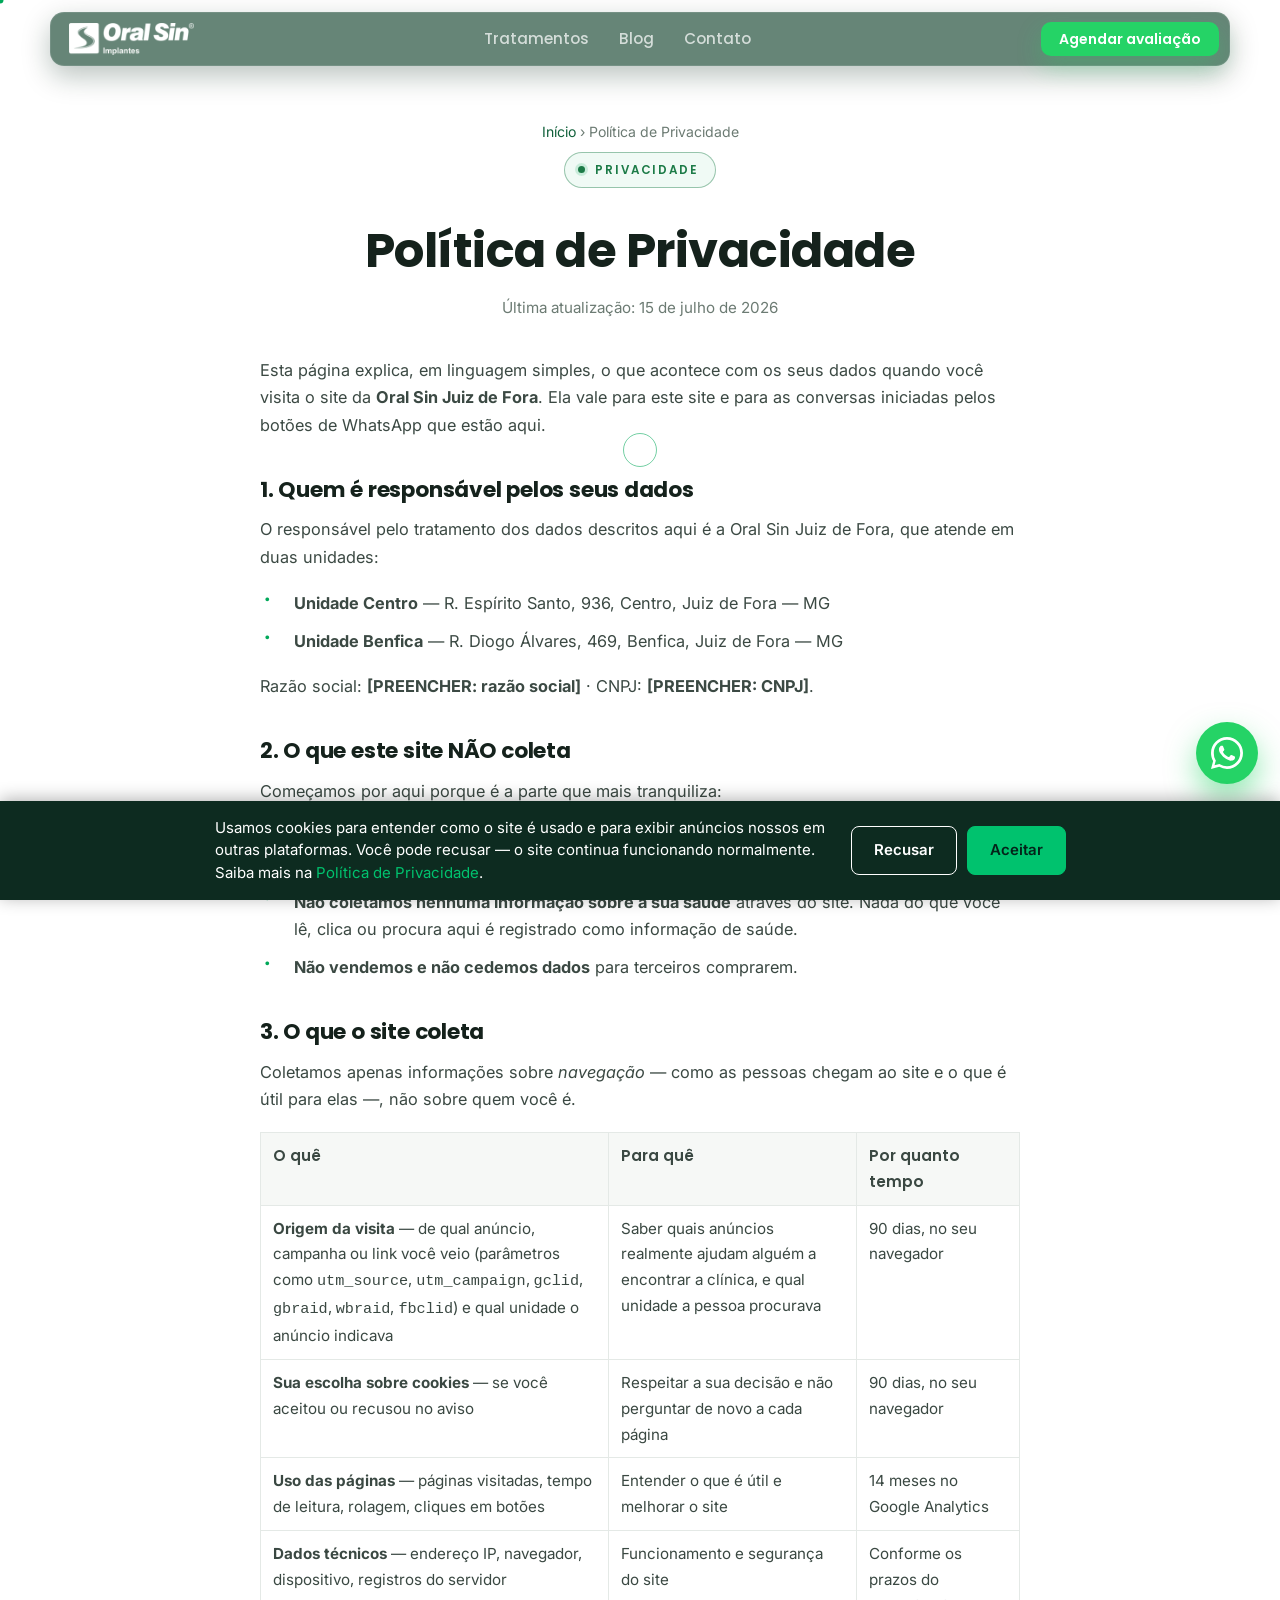
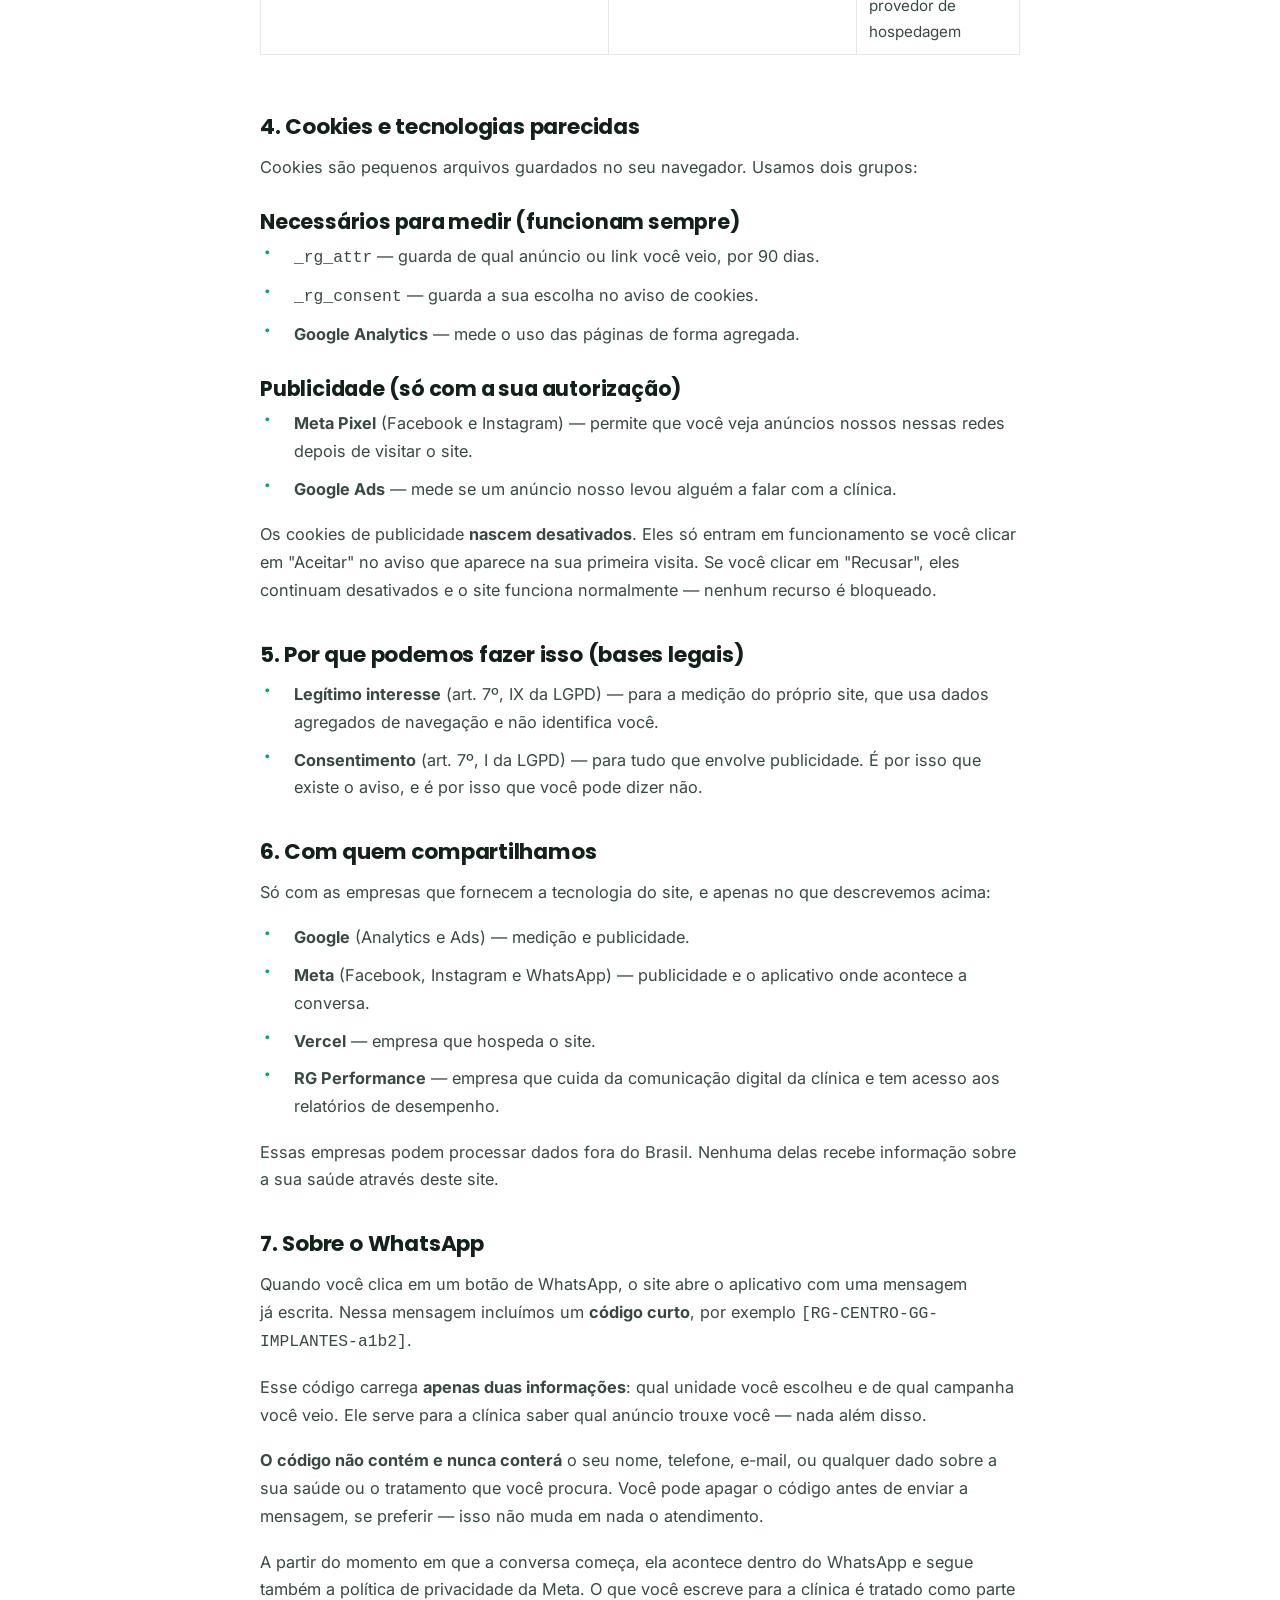
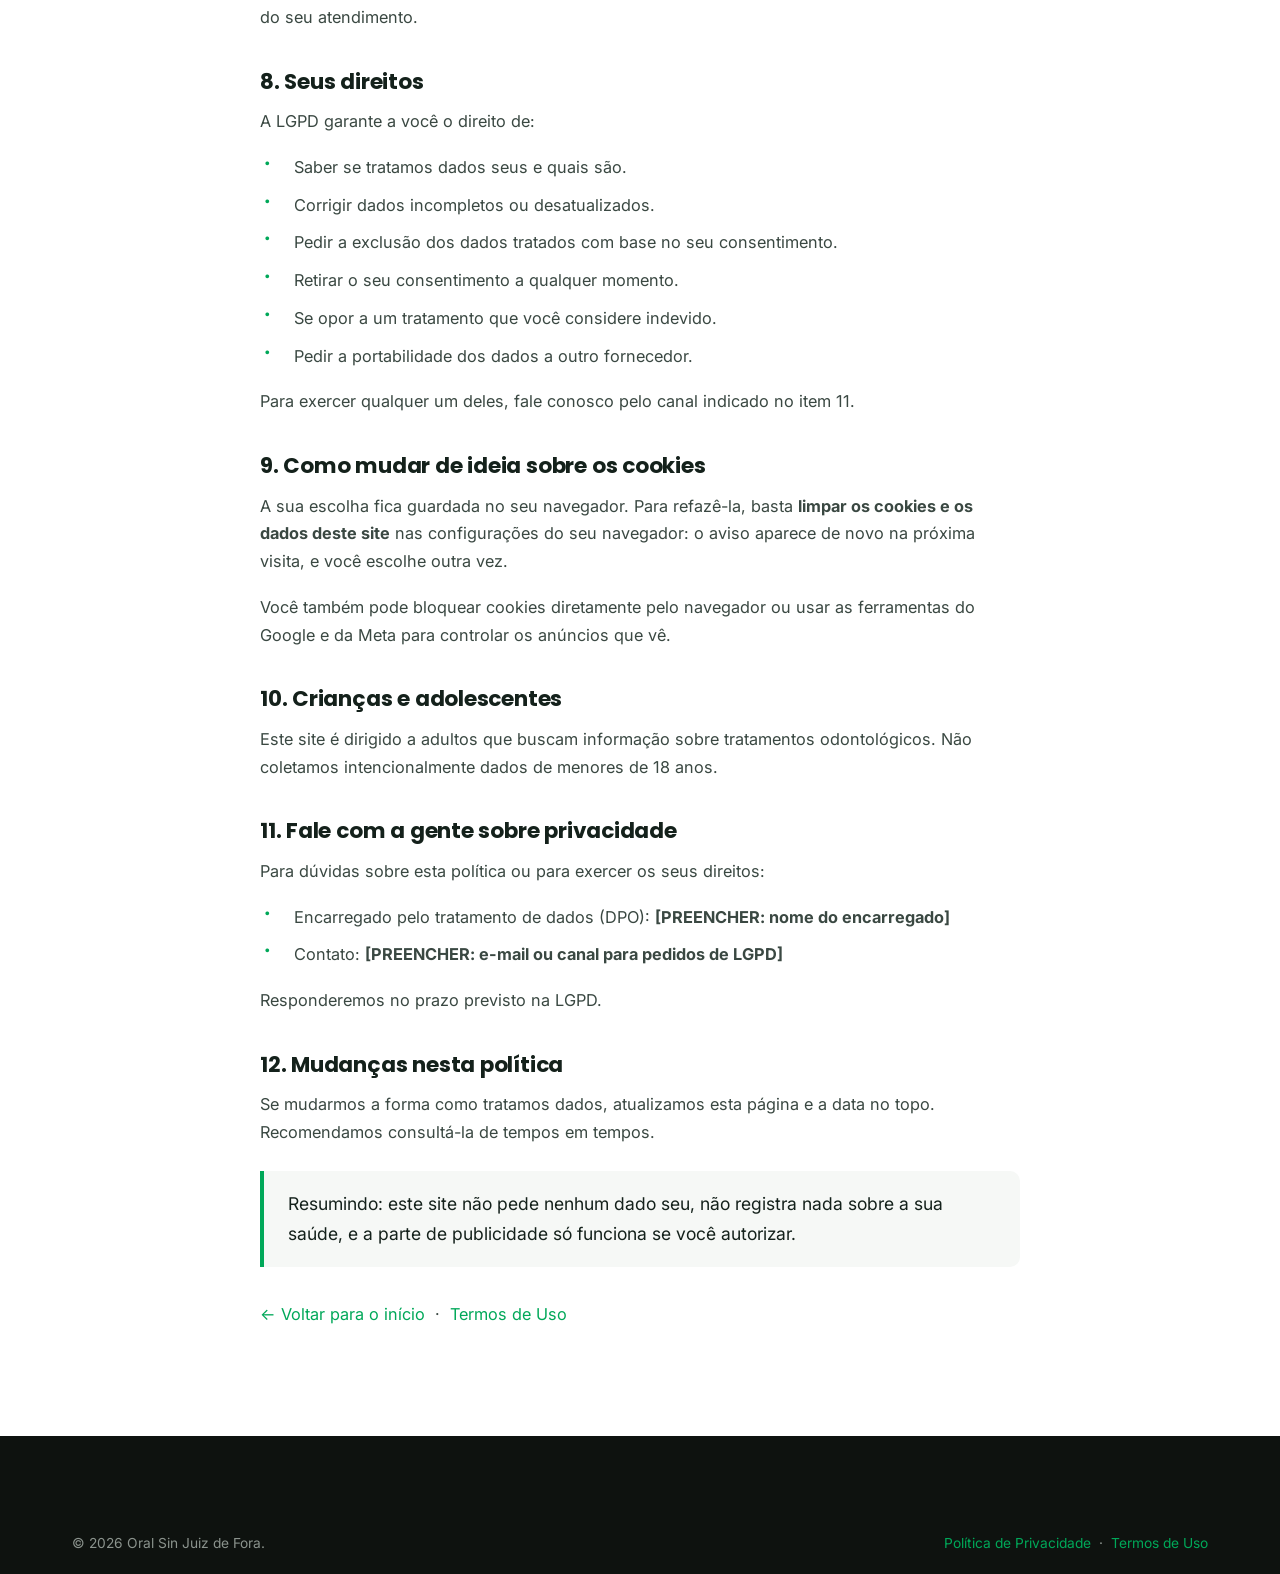
==== politica-de-privacidade.html @ 456d2313 "Politica de Privacidade e Termos de Uso + link no rodape das 11 paginas NAO SUBIR ANTES DE PREENCHER" ====
<!DOCTYPE html>
<html lang="pt-BR">
<head>
  <meta charset="UTF-8" />
  <meta name="viewport" content="width=device-width, initial-scale=1.0" />
  <title>Política de Privacidade | Oral Sin Juiz de Fora</title>
  <meta name="description" content="Como a Oral Sin Juiz de Fora trata os dados de quem visita este site: o que é coletado, por quê, por quanto tempo e como recusar." />
  <meta name="robots" content="index, follow" />
  <link rel="canonical" href="https://oralsinjuizdefora.com.br/politica-de-privacidade" />
  <link rel="icon" type="image/png" sizes="32x32" href="assets/img/favicon-32.png?v=26" />
  <link rel="icon" type="image/png" sizes="192x192" href="assets/img/favicon-192.png?v=26" />
  <link rel="apple-touch-icon" sizes="180x180" href="assets/img/apple-touch-icon.png?v=26" />
  <meta name="theme-color" content="#10603A" />
  <link rel="preconnect" href="https://fonts.googleapis.com" />
  <link rel="preconnect" href="https://fonts.gstatic.com" crossorigin />
  <link href="https://fonts.googleapis.com/css2?family=Poppins:ital,wght@0,500;0,600;0,700;0,800;1,800&family=Inter:wght@400;500;600&display=swap" rel="stylesheet" />
  <link rel="stylesheet" href="assets/css/styles.css?v=29" />
  <script src="assets/js/tracking.js?v=2" defer></script>
  <style>
    /* texto legal: lista com marcador neutro em vez do check da .prose */
    .legal .prose ul li::before { content: "·"; font-size: 1.4rem; line-height: 1; top: -2px; }
    .legal .prose h2 { font-size: 1.35rem; }
    .legal .prose p, .legal .prose ul li { font-size: 1.02rem; }
    .legal .prose table { width: 100%; border-collapse: collapse; margin: 0 0 22px; font-size: .95rem; }
    .legal .prose th, .legal .prose td { border: 1px solid var(--line); padding: 10px 12px; text-align: left; vertical-align: top; }
    .legal .prose th { background: var(--bg-alt); font-family: var(--font-head); font-weight: 600; }
    .legal .prose .tabela-wrap { overflow-x: auto; margin-bottom: 22px; }
  </style>
</head>
<body>
  <header class="header is-stuck">
    <div class="container">
      <a href="index.html" class="logo">
        <img class="logo__png" src="assets/img/logo-oralsin-v2-branco.png" alt="Oral Sin Implantes" onerror="this.remove()" />
        <span class="logo__svg"><span class="logo__mark"><svg viewBox="0 0 44 44" fill="none" aria-hidden="true"><path d="M31 12c-5-3.2-13.5-2.4-15.8 1.8-1.7 3.1 1.2 5.4 5.6 6.8 5.2 1.7 9.3 2.2 8.4 5.9-1 4.3-9.4 5.4-14.6 2" stroke="#fff" stroke-width="2.7" stroke-linecap="round" stroke-linejoin="round"/><path d="M14 31c4.6 2.4 11.4 1.8 14-1" stroke="#fff" stroke-width="1.4" stroke-linecap="round" opacity=".7"/></svg></span><span class="logo__text"><strong>Oral Sin</strong><span>Implantes</span></span></span>
      </a>
      <nav class="nav" aria-label="Menu">
        <a href="index.html#tratamentos">Tratamentos</a>
        <a href="index.html#blog">Blog</a>
        <a href="index.html#contato">Contato</a>
      </nav>
      <div class="header__cta">
        <a href="index.html#agendar" class="btn btn--wpp">Agendar avaliação</a>
      </div>
      <button class="nav-toggle" aria-label="Abrir menu" aria-expanded="false"><span></span><span></span><span></span></button>
    </div>
  </header>

  <article class="article legal">
    <div class="container">
      <div class="article__head">
        <div class="breadcrumb"><a href="index.html">Início</a> › Política de Privacidade</div>
        <span class="eyebrow">Privacidade</span>
        <h1>Política de Privacidade</h1>
        <p class="article__meta">Última atualização: 15 de julho de 2026</p>
      </div>

      <div class="prose">
        <p>Esta página explica, em linguagem simples, o que acontece com os seus dados quando você visita o site da <strong>Oral Sin Juiz de Fora</strong>. Ela vale para este site e para as conversas iniciadas pelos botões de WhatsApp que estão aqui.</p>

        <h2>1. Quem é responsável pelos seus dados</h2>
        <p>O responsável pelo tratamento dos dados descritos aqui é a Oral Sin Juiz de Fora, que atende em duas unidades:</p>
        <ul>
          <li><strong>Unidade Centro</strong> — R. Espírito Santo, 936, Centro, Juiz de Fora — MG</li>
          <li><strong>Unidade Benfica</strong> — R. Diogo Álvares, 469, Benfica, Juiz de Fora — MG</li>
        </ul>
        <p>Razão social: <strong>[PREENCHER: razão social]</strong> · CNPJ: <strong>[PREENCHER: CNPJ]</strong>.</p>

        <h2>2. O que este site NÃO coleta</h2>
        <p>Começamos por aqui porque é a parte que mais tranquiliza:</p>
        <ul>
          <li><strong>Este site não tem formulário.</strong> Não pedimos nome, e-mail, telefone, CPF nem endereço em nenhuma página.</li>
          <li><strong>Não coletamos nenhuma informação sobre a sua saúde</strong> através do site. Nada do que você lê, clica ou procura aqui é registrado como informação de saúde.</li>
          <li><strong>Não vendemos e não cedemos dados</strong> para terceiros comprarem.</li>
        </ul>

        <h2>3. O que o site coleta</h2>
        <p>Coletamos apenas informações sobre <em>navegação</em> — como as pessoas chegam ao site e o que é útil para elas —, não sobre quem você é.</p>
        <div class="tabela-wrap">
        <table>
          <tr>
            <th>O quê</th>
            <th>Para quê</th>
            <th>Por quanto tempo</th>
          </tr>
          <tr>
            <td><strong>Origem da visita</strong> — de qual anúncio, campanha ou link você veio (parâmetros como <code>utm_source</code>, <code>utm_campaign</code>, <code>gclid</code>, <code>gbraid</code>, <code>wbraid</code>, <code>fbclid</code>) e qual unidade o anúncio indicava</td>
            <td>Saber quais anúncios realmente ajudam alguém a encontrar a clínica, e qual unidade a pessoa procurava</td>
            <td>90 dias, no seu navegador</td>
          </tr>
          <tr>
            <td><strong>Sua escolha sobre cookies</strong> — se você aceitou ou recusou no aviso</td>
            <td>Respeitar a sua decisão e não perguntar de novo a cada página</td>
            <td>90 dias, no seu navegador</td>
          </tr>
          <tr>
            <td><strong>Uso das páginas</strong> — páginas visitadas, tempo de leitura, rolagem, cliques em botões</td>
            <td>Entender o que é útil e melhorar o site</td>
            <td>14 meses no Google Analytics</td>
          </tr>
          <tr>
            <td><strong>Dados técnicos</strong> — endereço IP, navegador, dispositivo, registros do servidor</td>
            <td>Funcionamento e segurança do site</td>
            <td>Conforme os prazos do provedor de hospedagem</td>
          </tr>
        </table>
        </div>

        <h2>4. Cookies e tecnologias parecidas</h2>
        <p>Cookies são pequenos arquivos guardados no seu navegador. Usamos dois grupos:</p>

        <h3>Necessários para medir (funcionam sempre)</h3>
        <ul>
          <li><code>_rg_attr</code> — guarda de qual anúncio ou link você veio, por 90 dias.</li>
          <li><code>_rg_consent</code> — guarda a sua escolha no aviso de cookies.</li>
          <li><strong>Google Analytics</strong> — mede o uso das páginas de forma agregada.</li>
        </ul>

        <h3>Publicidade (só com a sua autorização)</h3>
        <ul>
          <li><strong>Meta Pixel</strong> (Facebook e Instagram) — permite que você veja anúncios nossos nessas redes depois de visitar o site.</li>
          <li><strong>Google Ads</strong> — mede se um anúncio nosso levou alguém a falar com a clínica.</li>
        </ul>
        <p>Os cookies de publicidade <strong>nascem desativados</strong>. Eles só entram em funcionamento se você clicar em "Aceitar" no aviso que aparece na sua primeira visita. Se você clicar em "Recusar", eles continuam desativados e o site funciona normalmente — nenhum recurso é bloqueado.</p>

        <h2>5. Por que podemos fazer isso (bases legais)</h2>
        <ul>
          <li><strong>Legítimo interesse</strong> (art. 7º, IX da LGPD) — para a medição do próprio site, que usa dados agregados de navegação e não identifica você.</li>
          <li><strong>Consentimento</strong> (art. 7º, I da LGPD) — para tudo que envolve publicidade. É por isso que existe o aviso, e é por isso que você pode dizer não.</li>
        </ul>

        <h2>6. Com quem compartilhamos</h2>
        <p>Só com as empresas que fornecem a tecnologia do site, e apenas no que descrevemos acima:</p>
        <ul>
          <li><strong>Google</strong> (Analytics e Ads) — medição e publicidade.</li>
          <li><strong>Meta</strong> (Facebook, Instagram e WhatsApp) — publicidade e o aplicativo onde acontece a conversa.</li>
          <li><strong>Vercel</strong> — empresa que hospeda o site.</li>
          <li><strong>RG Performance</strong> — empresa que cuida da comunicação digital da clínica e tem acesso aos relatórios de desempenho.</li>
        </ul>
        <p>Essas empresas podem processar dados fora do Brasil. Nenhuma delas recebe informação sobre a sua saúde através deste site.</p>

        <h2>7. Sobre o WhatsApp</h2>
        <p>Quando você clica em um botão de WhatsApp, o site abre o aplicativo com uma mensagem já escrita. Nessa mensagem incluímos um <strong>código curto</strong>, por exemplo <code>[RG-CENTRO-GG-IMPLANTES-a1b2]</code>.</p>
        <p>Esse código carrega <strong>apenas duas informações</strong>: qual unidade você escolheu e de qual campanha você veio. Ele serve para a clínica saber qual anúncio trouxe você — nada além disso.</p>
        <p><strong>O código não contém e nunca conterá</strong> o seu nome, telefone, e-mail, ou qualquer dado sobre a sua saúde ou o tratamento que você procura. Você pode apagar o código antes de enviar a mensagem, se preferir — isso não muda em nada o atendimento.</p>
        <p>A partir do momento em que a conversa começa, ela acontece dentro do WhatsApp e segue também a política de privacidade da Meta. O que você escreve para a clínica é tratado como parte do seu atendimento.</p>

        <h2>8. Seus direitos</h2>
        <p>A LGPD garante a você o direito de:</p>
        <ul>
          <li>Saber se tratamos dados seus e quais são.</li>
          <li>Corrigir dados incompletos ou desatualizados.</li>
          <li>Pedir a exclusão dos dados tratados com base no seu consentimento.</li>
          <li>Retirar o seu consentimento a qualquer momento.</li>
          <li>Se opor a um tratamento que você considere indevido.</li>
          <li>Pedir a portabilidade dos dados a outro fornecedor.</li>
        </ul>
        <p>Para exercer qualquer um deles, fale conosco pelo canal indicado no item 11.</p>

        <h2>9. Como mudar de ideia sobre os cookies</h2>
        <p>A sua escolha fica guardada no seu navegador. Para refazê-la, basta <strong>limpar os cookies e os dados deste site</strong> nas configurações do seu navegador: o aviso aparece de novo na próxima visita, e você escolhe outra vez.</p>
        <p>Você também pode bloquear cookies diretamente pelo navegador ou usar as ferramentas do <a href="https://myadcenter.google.com/" target="_blank" rel="noopener">Google</a> e da <a href="https://www.facebook.com/adpreferences" target="_blank" rel="noopener">Meta</a> para controlar os anúncios que vê.</p>

        <h2>10. Crianças e adolescentes</h2>
        <p>Este site é dirigido a adultos que buscam informação sobre tratamentos odontológicos. Não coletamos intencionalmente dados de menores de 18 anos.</p>

        <h2>11. Fale com a gente sobre privacidade</h2>
        <p>Para dúvidas sobre esta política ou para exercer os seus direitos:</p>
        <ul>
          <li>Encarregado pelo tratamento de dados (DPO): <strong>[PREENCHER: nome do encarregado]</strong></li>
          <li>Contato: <strong>[PREENCHER: e-mail ou canal para pedidos de LGPD]</strong></li>
        </ul>
        <p>Responderemos no prazo previsto na LGPD.</p>

        <h2>12. Mudanças nesta política</h2>
        <p>Se mudarmos a forma como tratamos dados, atualizamos esta página e a data no topo. Recomendamos consultá-la de tempos em tempos.</p>

        <blockquote>Resumindo: este site não pede nenhum dado seu, não registra nada sobre a sua saúde, e a parte de publicidade só funciona se você autorizar.</blockquote>

        <p style="margin-top:34px;"><a href="index.html" style="color:var(--green)">&larr; Voltar para o início</a> &nbsp;·&nbsp; <a href="termos-de-uso.html" style="color:var(--green)">Termos de Uso</a></p>
      </div>
    </div>
  </article>

  <footer class="footer">
    <div class="container">
      <div class="footer__bottom" style="border:0;">
        <span>&copy; <span id="year">2026</span> Oral Sin Juiz de Fora.</span>
        <span><a href="politica-de-privacidade.html" style="color:var(--green)">Política de Privacidade</a> &nbsp;·&nbsp; <a href="termos-de-uso.html" style="color:var(--green)">Termos de Uso</a></span>
      </div>
    </div>
  </footer>

  <a class="wpp-float" href="index.html#agendar" aria-label="Agendar avaliação no WhatsApp">
    <svg viewBox="0 0 32 32" fill="currentColor"><path d="M16.003 0C7.164 0 .002 7.16.002 16c0 2.82.74 5.583 2.15 8.02L0 32l8.204-2.15A15.9 15.9 0 0 0 16.003 32C24.84 32 32 24.84 32 16S24.84 0 16.003 0zm0 29.2c-2.5 0-4.95-.67-7.088-1.94l-.508-.3-4.87 1.277 1.3-4.75-.33-.52A13.16 13.16 0 0 1 2.8 16c0-7.28 5.92-13.2 13.203-13.2 3.53 0 6.845 1.375 9.34 3.872a13.13 13.13 0 0 1 3.865 9.33c0 7.28-5.92 13.198-13.205 13.198zm7.24-9.885c-.397-.198-2.348-1.158-2.712-1.29-.363-.132-.628-.198-.892.2-.264.396-1.024 1.29-1.256 1.554-.23.264-.463.297-.86.1-.397-.2-1.676-.618-3.193-1.97-1.18-1.052-1.977-2.35-2.21-2.747-.23-.396-.024-.61.174-.807.178-.177.397-.462.595-.694.198-.23.264-.396.397-.66.132-.264.066-.495-.033-.694-.1-.198-.892-2.15-1.223-2.943-.322-.773-.65-.668-.892-.68l-.76-.014c-.264 0-.694.1-1.058.495-.363.396-1.388 1.356-1.388 3.31 0 1.953 1.42 3.84 1.618 4.104.198.264 2.796 4.27 6.775 5.986.947.41 1.686.653 2.262.836.95.302 1.815.26 2.498.157.762-.114 2.348-.96 2.68-1.884.33-.925.33-1.72.23-1.884-.098-.164-.362-.263-.76-.462z"/></svg>
  </a>
  <script src="assets/js/main.js?v=29"></script>
</body>
</html>
---- assets/css/styles.css ----
/* =========================================================================
   Oral Sin Juiz de Fora — Landing Page v4
   Paleta: verde Oral Sin (marca) + neutros | acabamento sofisticado
   ========================================================================= */

:root {
  /* Verdes da marca */
  --green:        #00A859;   /* vibrante (destaques) */
  --green-logo:   #1B7A46;   /* verde da logo */
  --green-deep:   #10603A;   /* verde escuro (botões primários) */
  --green-700:    #0E5C34;
  --green-800:    #0B4A2B;
  --green-900:    #083621;
  --green-soft:   #E9F6EF;
  --green-soft-2: #F3FAF6;
  --green-light:  #7FE0AF;   /* verde claro p/ textos em fundo escuro */

  /* Estrela de avaliação (rating) */
  --gold: #E6B23A;

  /* Neutros */
  --ink:      #14211B;
  --body:     #3A4842;
  --muted:    #6B7A72;
  --line:     #E4E9E6;
  --bg:       #FFFFFF;
  --bg-alt:   #F6F8F6;
  --off:      #F3F4F1;       /* branco levemente mais escuro (boxes) */

  --dark:      #0E120F;
  --dark-800:  #141814;
  --dark-card: #1A1F1B;
  --dark-border: rgba(255,255,255,.08);

  --font-head: "Poppins", system-ui, sans-serif;
  --font-body: "Inter", system-ui, sans-serif;

  --shadow-sm: 0 2px 10px rgba(12,40,26,.06);
  --shadow:    0 14px 34px rgba(12,40,26,.10);
  --shadow-lg: 0 30px 60px rgba(12,40,26,.16);

  /* Arredondamento reduzido (mais sofisticado) */
  --radius-sm: 6px;
  --radius:    10px;
  --radius-lg: 14px;

  --container: 1180px;

  /* Cursor odontológico (dente) */
  --cursor-tooth: url("data:image/svg+xml,%3Csvg xmlns='http://www.w3.org/2000/svg' width='26' height='26' viewBox='0 0 24 24'%3E%3Cpath fill='%2300A859' stroke='%23ffffff' stroke-width='1.3' d='M12 2C9 2 7.5 3.2 6 3.2S3 2 2 4c-1.2 2.2.2 6 1 9 .9 3.3 1.8 8 3.2 8 1.1 0 1.4-2.4 2.3-4.4.5-1.1 1-1.6 1.5-1.6s1 .5 1.5 1.6c.9 2 1.2 4.4 2.3 4.4 1.4 0 2.3-4.7 3.2-8 .8-3 2.2-6.8 1-9C20.5 2 19.5 3.2 18 3.2S15 2 12 2z'/%3E%3C/svg%3E") 4 2, auto;
}

/* ----------------------------- Reset ----------------------------------- */
*, *::before, *::after { box-sizing: border-box; }
* { margin: 0; }
html { -webkit-text-size-adjust: 100%; scroll-behavior: smooth; }
body {
  font-family: var(--font-body);
  font-size: 18px;
  line-height: 1.7;
  color: var(--body);
  background: var(--bg);
  -webkit-font-smoothing: antialiased;
  overflow-x: hidden;
}
a, button, input, select, textarea, [role="button"], .faq__q { cursor: pointer; }
input, select, textarea { cursor: text; }
img, svg { display: block; max-width: 100%; }
a { color: inherit; text-decoration: none; }
button { font-family: inherit; border: 0; background: none; }
ul { list-style: none; padding: 0; }

h1, h2, h3, h4 {
  font-family: var(--font-head);
  color: var(--ink);
  line-height: 1.14;
  font-weight: 700;
  letter-spacing: -0.01em;
  text-wrap: balance;
}
p { text-wrap: pretty; }

/* ----------------------- Barra de rolagem custom ----------------------- */
html { scrollbar-color: var(--green) #e7efe9; scrollbar-width: thin; }
::-webkit-scrollbar { width: 12px; }
::-webkit-scrollbar-track { background: #e7efe9; }
::-webkit-scrollbar-thumb {
  background: linear-gradient(180deg, var(--green), var(--green-deep));
  border-radius: 20px;
  border: 3px solid #e7efe9;
}
::-webkit-scrollbar-thumb:hover { background: linear-gradient(180deg, var(--green-logo), var(--green-900)); }

/* reduz movimento p/ quem prefere */
@media (prefers-reduced-motion: reduce) {
  html { scroll-behavior: auto; }
  * { animation: none !important; transition: none !important; }
}

/* ----------------------------- Layout ---------------------------------- */
.container { width: 100%; max-width: var(--container); margin: 0 auto; padding: 0 22px; }
section { position: relative; }
[id] { scroll-margin-top: 88px; }

.section { padding: 76px 0; }
.section--tight { padding: 56px 0; }
.section--alt   { background: var(--bg-alt); }
.section--white { background: #fff; }
.section--dark  { background: var(--dark); color: #B0B4B1; }
.section--dark h2, .section--dark h3 { color: #fff; }
.section--green {
  background: linear-gradient(157deg, var(--green-deep), var(--green-900));
  color: #D6ECE0;
}
.section--green h2, .section--green h3, .section--green h4 { color: #fff; }

/* Placeholder de imagem */
.ph {
  display: flex; flex-direction: column; align-items: center; justify-content: center;
  gap: 10px; text-align: center; padding: 18px; color: var(--muted);
  background:
    repeating-linear-gradient(45deg, rgba(12,40,26,.022) 0 12px, transparent 12px 24px),
    linear-gradient(135deg, var(--off), var(--bg-alt));
  border: 1.5px dashed rgba(12,40,26,.16);
}
.ph svg { width: 34px; height: 34px; opacity: .5; }
.ph span { font-family: var(--font-head); font-size: .8rem; font-weight: 600; letter-spacing: .02em; opacity: .8; line-height: 1.35; }
.ph--dark {
  color: #9aa39d;
  background:
    repeating-linear-gradient(45deg, rgba(255,255,255,.02) 0 12px, transparent 12px 24px),
    linear-gradient(135deg, #1d231e, #141814);
  border-color: rgba(255,255,255,.14);
}

.eyebrow {
  display: inline-flex; align-items: center; gap: 10px;
  font-family: var(--font-head); font-weight: 600; font-size: .74rem;
  letter-spacing: .16em; text-transform: uppercase; color: var(--green-logo); margin-bottom: 20px;
  padding: 7px 16px 7px 13px;
  border: 1px solid rgba(27,122,70,.42);
  border-radius: 100px;
  background: rgba(0,168,89,.06);
  -webkit-backdrop-filter: blur(4px); backdrop-filter: blur(4px);
}
.eyebrow::before {
  content: ""; width: 7px; height: 7px; border-radius: 50%; background: currentColor;
  flex-shrink: 0; box-shadow: 0 0 0 3px rgba(0,168,89,.16);
}
.eyebrow--light { color: var(--green-light); border-color: rgba(127,224,175,.4); background: rgba(127,224,175,.09); }
.eyebrow--light::before { box-shadow: 0 0 0 3px rgba(127,224,175,.18); }

.section-head { max-width: 760px; margin: 0 auto 46px; text-align: center; }
.section-head h2 { font-size: clamp(2rem, 4vw, 3rem); margin-bottom: 16px; }
.section-head p { font-size: 1.1rem; }
.section--dark .section-head p { color: #8c948e; }
.section--green .section-head p { color: #B7D6C6; }

.text-accent { color: var(--green); }
.section--dark .text-accent, .section--green .text-accent { color: var(--green-light); }

/* ---- textura granulada sutil (tira o aspecto "chapado") ---- */
body::before {
  content: ""; position: fixed; inset: 0; z-index: 4; pointer-events: none;
  background-image: url("data:image/svg+xml,%3Csvg xmlns='http://www.w3.org/2000/svg' width='120' height='120'%3E%3Cfilter id='n'%3E%3CfeTurbulence type='fractalNoise' baseFrequency='0.9' numOctaves='2' stitchTiles='stitch'/%3E%3CfeColorMatrix type='saturate' values='0'/%3E%3C/filter%3E%3Crect width='100%25' height='100%25' filter='url(%23n)'/%3E%3C/svg%3E");
  background-size: 130px 130px; opacity: .08; mix-blend-mode: soft-light;
}

/* ---- luzes/orbs em movimento no fundo das seções (injetados via JS) ---- */
.section--green, .section--dark, .stats, .section--white, .section--alt, .hero { overflow: hidden; }
.fx-orbs { position: absolute; inset: 0; z-index: 0; pointer-events: none; overflow: hidden; }
.fx-orb { position: absolute; border-radius: 50%; filter: blur(52px); will-change: transform; }
.fx-orb--a { width: 54vw; height: 54vw; max-width: 740px; max-height: 740px; top: -22%; left: -12%; }
.fx-orb--b { width: 46vw; height: 46vw; max-width: 640px; max-height: 640px; bottom: -26%; right: -10%; }

.section--green .fx-orb--a { background: radial-gradient(circle, rgba(255,255,255,.3), transparent 62%); }
.section--green .fx-orb--b { background: radial-gradient(circle, rgba(127,224,175,.42), transparent 62%); }
.section--dark  .fx-orb--a { background: radial-gradient(circle, rgba(0,168,89,.44), transparent 62%); }
.section--dark  .fx-orb--b { background: radial-gradient(circle, rgba(46,157,143,.36), transparent 62%); }
.stats          .fx-orb--a { background: radial-gradient(circle, rgba(255,255,255,.32), transparent 62%); }
.stats          .fx-orb--b { background: radial-gradient(circle, rgba(127,224,175,.42), transparent 62%); }
.hero           .fx-orb--a { background: radial-gradient(circle, rgba(0,168,89,.28), transparent 65%); }
.hero           .fx-orb--b { background: radial-gradient(circle, rgba(27,122,70,.22), transparent 65%); }
.section--white .fx-orb--a { background: radial-gradient(circle, rgba(0,168,89,.18), transparent 62%); }
.section--white .fx-orb--b { background: radial-gradient(circle, rgba(27,122,70,.13), transparent 62%); }
.section--alt   .fx-orb--a { background: radial-gradient(circle, rgba(0,168,89,.2), transparent 62%); }
.section--alt   .fx-orb--b { background: radial-gradient(circle, rgba(27,122,70,.14), transparent 62%); }

.section > .container, .stats > .container, .carousel-section > .container,
.carousel-section > .carousel__track, .carousel-section > .carousel__cta,
.hero > .container { position: relative; z-index: 2; }

/* ---- cursor personalizado (bolinha + anel) ---- */
@media (pointer: fine) { body.cursor-ready, body.cursor-ready * { cursor: none !important; } }
.cursor-dot, .cursor-ring {
  position: fixed; top: 0; left: 0; z-index: 9999; pointer-events: none;
  border-radius: 50%; transform: translate(-50%, -50%); opacity: 0;
}
.cursor-ready .cursor-dot, .cursor-ready .cursor-ring { opacity: 1; }
.cursor-dot { width: 7px; height: 7px; background: var(--green); }
.cursor-ring {
  width: 34px; height: 34px; border: 1.5px solid rgba(0,168,89,.55);
  transition: width .22s ease, height .22s ease, background .22s ease, border-color .22s ease, opacity .25s ease;
}
.cursor-ring.is-hover { width: 54px; height: 54px; border-color: var(--green); background: rgba(0,168,89,.09); }
.cursor-ring.is-down { width: 26px; height: 26px; }

/* ----------------------------- Buttons --------------------------------- */
.btn {
  display: inline-flex; align-items: center; justify-content: center; gap: 10px;
  font-family: var(--font-head); font-weight: 600; font-size: 1rem;
  padding: 16px 28px; border-radius: var(--radius);
  transition: transform .2s cubic-bezier(.16,1,.3,1), box-shadow .2s ease, background .2s ease;
  white-space: nowrap; line-height: 1;
}
.btn svg { width: 20px; height: 20px; }
.btn--primary { background: var(--green-deep); color: #fff; box-shadow: 0 10px 24px rgba(16,96,58,.28); }
.btn--primary:hover { background: var(--green-logo); transform: translateY(-2px); box-shadow: 0 16px 30px rgba(16,96,58,.36); }
.btn--green { background: var(--green); color: #fff; box-shadow: 0 10px 24px rgba(0,168,89,.26); }
.btn--green:hover { background: #00b863; transform: translateY(-2px); box-shadow: 0 16px 30px rgba(0,168,89,.36); }
.btn--wpp { background: #25D366; color: #fff; box-shadow: 0 10px 24px rgba(37,211,102,.28); }
.btn--wpp:hover { transform: translateY(-2px); box-shadow: 0 16px 30px rgba(37,211,102,.4); }
.btn--outline { background: transparent; color: var(--green-deep); border: 1.5px solid var(--line); }
.btn--outline:hover { border-color: var(--green); color: var(--green-deep); transform: translateY(-2px); box-shadow: var(--shadow-sm); }
.btn--outline-light { background: transparent; color: #fff; border: 1.5px solid rgba(255,255,255,.35); }
.btn--outline-light:hover { border-color: #fff; transform: translateY(-2px); }
.btn--white { background: #fff; color: var(--green-deep); box-shadow: 0 12px 28px rgba(0,0,0,.18); }
.btn--white:hover { background: #f2fbf6; color: var(--green-900); transform: translateY(-2px); box-shadow: 0 18px 34px rgba(0,0,0,.24); }
.btn--white svg { color: var(--green); }
.btn--lg { padding: 18px 34px; font-size: 1.08rem; }
.btn--block { width: 100%; }

/* ============================== CTA FINAL ========================== */
.final-cta { text-align: center; scroll-margin-top: 90px; }
.final-cta__inner { max-width: 720px; margin: 0 auto; }
.final-cta__inner .eyebrow--light { margin-bottom: 22px; }
.final-cta__inner h2 { font-size: clamp(1.9rem, 4.6vw, 3rem); line-height: 1.12; margin-bottom: 20px; }
.final-cta__inner > p { color: #B7D6C6; font-size: 1.05rem; max-width: 560px; margin: 0 auto 34px; }
.final-cta__btns { display: flex; gap: 16px; justify-content: center; flex-wrap: wrap; }
.final-cta__btns .btn { min-width: 262px; }

/* ============================== HEADER ============================== */
.header {
  position: fixed; top: 0; left: 0; right: 0; z-index: 60;
  padding: 12px 22px;                 /* faz a barra "flutuar" */
  background: transparent; border: 0;
}
.header .container {
  display: flex; align-items: center; justify-content: space-between; gap: 18px;
  height: 54px; padding: 0 10px 0 18px; max-width: var(--container); margin: 0 auto;
  background: rgba(9,58,36,.62);
  backdrop-filter: saturate(180%) blur(16px);
  -webkit-backdrop-filter: saturate(180%) blur(16px);
  border: 1px solid rgba(255,255,255,.1);
  border-radius: var(--radius-lg);    /* mesmo arredondamento da LP */
  box-shadow: 0 10px 28px rgba(6,40,24,.28);
  transition: background .3s ease, box-shadow .3s ease;
}
.header.is-stuck .container { background: rgba(8,48,29,.82); box-shadow: 0 12px 34px rgba(6,40,24,.36); }

/* Logo */
.logo { display: flex; align-items: center; gap: 11px; }
.logo__mark {
  width: 38px; height: 38px; border-radius: 9px; flex-shrink: 0;
  background: var(--green-logo);
  display: grid; place-items: center;
  box-shadow: 0 6px 16px rgba(27,122,70,.35);
}
.logo__mark svg { width: 26px; height: 26px; }
.logo__text { line-height: 1.02; }
.logo__text strong { font-family: var(--font-head); font-size: 1.24rem; color: #fff; font-weight: 800; font-style: italic; display: block; letter-spacing: -.02em; }
.logo__text span { font-size: .7rem; letter-spacing: .26em; text-transform: uppercase; color: var(--green-light); font-weight: 600; }
.logo--dark .logo__text strong { color: var(--green-logo); }
.logo--dark .logo__text span { color: var(--green); }

.nav { display: flex; align-items: center; gap: 30px; }
.nav a { font-family: var(--font-head); font-weight: 500; font-size: .95rem; color: rgba(255,255,255,.72); transition: color .2s; }
.nav a:hover { color: #fff; }

.header__cta { display: flex; align-items: center; gap: 12px; }
.header__cta .btn { font-size: .88rem; padding: 10px 18px; }
.header__cta .btn svg { width: 17px; height: 17px; }

.nav-toggle { display: none; width: 44px; height: 44px; border-radius: 9px; border: 1px solid rgba(255,255,255,.14); }
.nav-toggle span { display: block; width: 20px; height: 2px; background: #fff; margin: 5px auto; border-radius: 2px; transition: .25s; }
.nav-toggle.is-open span:nth-child(1) { transform: translateY(7px) rotate(45deg); }
.nav-toggle.is-open span:nth-child(2) { opacity: 0; }
.nav-toggle.is-open span:nth-child(3) { transform: translateY(-7px) rotate(-45deg); }

/* ============================== HERO (Sessão 1) — fundo branco ======= */
.hero { padding: 138px 0 82px; background: #fff; position: relative; overflow: hidden; }
/* orbs do hero são injetados via JS (.fx-orbs) — pseudo-elementos removidos */
.hero__grid { display: grid; grid-template-columns: 1fr 1fr; gap: 56px; align-items: center; position: relative; }
.hero__badge {
  display: inline-flex; align-items: center; gap: 10px; background: #fff;
  border: 1px solid var(--line); padding: 8px 16px; border-radius: 100px;
  box-shadow: var(--shadow-sm); font-size: .88rem; font-weight: 600; color: var(--ink); margin-bottom: 22px;
}
.hero__badge .stars { color: var(--gold); letter-spacing: 2px; }
.hero h1 { font-size: clamp(2.4rem, 5vw, 3.5rem); line-height: 1.08; margin-bottom: 22px; color: var(--ink); }
.hero h1 .hl { color: var(--green-logo); }
.hero__sub { font-size: 1.12rem; color: var(--body); margin-bottom: 14px; max-width: 520px; }
.hero__sub-small { font-size: .98rem; color: var(--muted); margin-bottom: 30px; max-width: 520px; }
.hero__actions { display: flex; flex-wrap: wrap; gap: 14px; margin-bottom: 28px; }
.hero__info { display: flex; gap: 16px; flex-wrap: wrap; }
.hero__info-item { display: flex; align-items: center; gap: 11px; background: #fff; border: 1px solid var(--line); padding: 10px 16px; border-radius: var(--radius); box-shadow: var(--shadow-sm); }
.hero__info-item .ic { width: 36px; height: 36px; border-radius: 8px; display: grid; place-items: center; flex-shrink: 0; background: var(--green-soft); color: var(--green-deep); }
.hero__info-item .ic svg { width: 18px; height: 18px; }
.hero__info-item strong { display: block; color: var(--ink); font-family: var(--font-head); font-size: .9rem; }
.hero__info-item span { font-size: .78rem; color: var(--muted); }

.hero__media { position: relative; }
.hero__photo { border-radius: var(--radius-lg); width: 100%; aspect-ratio: 3/4; box-shadow: var(--shadow-lg); }

/* fachada de fundo (ambientada, baixa opacidade) */
.hero__bg {
  position: absolute; inset: 0; z-index: 0; pointer-events: none;
  background: url("../img/fachada-oralsin.png") center/cover no-repeat;
  opacity: .08; filter: blur(4px); transform: scale(1.06);
}
.hero .container { position: relative; z-index: 2; }

/* moldura da foto com fallback p/ placeholder */
.photo-frame { position: relative; overflow: hidden; }
.photo-frame .photo-ph { position: absolute; inset: 0; }
.photo-frame .photo-img { position: absolute; inset: 0; width: 100%; height: 100%; object-fit: cover; }
.photo-img--mobile { display: none; }

/* logo PNG com fallback para a versão SVG */
.logo__png { height: 32px; width: auto; display: block; }
.logo__svg { display: flex; align-items: center; gap: 11px; }
.logo:has(.logo__png) .logo__svg { display: none; }
.footer .logo__png { height: 46px; }
.hero__card { position: absolute; background: #fff; border-radius: var(--radius); box-shadow: var(--shadow); padding: 14px 18px; display: flex; align-items: center; gap: 12px; }
.hero__card--a { left: -20px; top: 30px; }
.hero__card--b { right: -16px; bottom: 50px; }
.hero__card .num { font-family: var(--font-head); font-weight: 700; font-size: 1.4rem; color: var(--green-deep); line-height: 1; }
.hero__card .lbl { font-size: .78rem; color: var(--muted); }
.hero__card .avatar { width: 42px; height: 42px; border-radius: 50%; background: var(--green-soft); display: grid; place-items: center; }
.hero__card .avatar svg { width: 22px; height: 22px; color: var(--green-deep); }

/* ============================== STATS (Sessão 2) — fundo verde ======= */
.stats { background: linear-gradient(157deg, var(--green-deep), var(--green-900)); }
.stats .container { display: grid; grid-template-columns: repeat(4, 1fr); gap: 24px; padding-top: 52px; padding-bottom: 52px; }
.stat { text-align: center; color: #B7D6C6; border-right: 1px solid rgba(255,255,255,.12); }
.stat:last-child { border-right: 0; }
.stat__num { font-family: var(--font-head); font-weight: 800; font-size: clamp(2rem,4vw,2.9rem); color: #fff; line-height: 1; display: inline-block; }
.stat__num .u { color: var(--green-light); }
.stat__lbl { font-size: .94rem; margin-top: 8px; }
/* animação "subindo" ao entrar */
.stat { opacity: 0; transform: translateY(22px); transition: opacity .7s ease, transform .7s cubic-bezier(.16,1,.3,1); }
.stat.is-visible { opacity: 1; transform: none; }
.stat:nth-child(2) { transition-delay: .08s; }
.stat:nth-child(3) { transition-delay: .16s; }
.stat:nth-child(4) { transition-delay: .24s; }

/* ============================== PAIN (Sessão 3) ====================== */
.pain__grid { display: grid; grid-template-columns: 1fr 1.18fr; gap: 26px 44px; align-items: stretch; }
.pain__head { grid-column: 1 / -1; }
.pain__boxes { grid-column: 1; grid-row: 2; display: grid; grid-template-columns: 1fr 1fr; gap: 14px; align-content: start; }
.pain__box { background: #fff; border: 1px solid var(--line); border-radius: var(--radius); overflow: hidden; box-shadow: var(--shadow-sm); transition: transform .25s cubic-bezier(.16,1,.3,1), box-shadow .25s ease; }
.pain__box:hover { transform: translateY(-4px); box-shadow: var(--shadow); }
.pain__box-media { position: relative; aspect-ratio: 16/10; overflow: hidden; border-bottom: 1px solid var(--line); }
.pain__box-media .ph { position: absolute; inset: 0; border: 0; }
.pain__box h4 { font-size: .92rem; padding: 12px 14px 14px; color: var(--ink); line-height: 1.3; }

/* vídeos (mp4) sobre os placeholders */
.media-vid { position: absolute; inset: 0; width: 100%; height: 100%; object-fit: cover; background: transparent; z-index: 4; display: block; }
.pain__video .video-ph .media-vid { border-radius: inherit; }

.pain__video { grid-column: 2; grid-row: 2; display: flex; }
.pain__video .video-ph {
  width: 100%; height: 100%; min-height: 100%;
  border-radius: var(--radius-lg); position: relative; overflow: hidden;
  justify-content: flex-end; align-items: flex-start; padding: 28px;
}
.pain__video .video-ph .play {
  position: absolute; top: 50%; left: 50%; transform: translate(-50%,-50%);
  width: 76px; height: 76px; border-radius: 50%; background: rgba(0,168,89,.92);
  display: grid; place-items: center; box-shadow: 0 12px 30px rgba(0,0,0,.35);
}
.pain__video .video-ph .play svg { width: 30px; height: 30px; color: #fff; opacity: 1; margin-left: 4px; }
.pain__video .video-ph .cap {
  position: relative; z-index: 2; text-align: left; align-self: flex-end;
  font-family: var(--font-head); font-weight: 700; font-size: 1.4rem; color: #fff; line-height: 1.25; opacity: 1;
  text-shadow: 0 2px 12px rgba(0,0,0,.4);
}

/* ============================== TREATMENTS (Sessão 4) — fundo branco = */
.treatments { display: grid; grid-template-columns: repeat(3, 1fr); gap: 24px; }
.treat { background: var(--off); border: 1px solid var(--line); border-radius: var(--radius); overflow: hidden; transition: transform .25s cubic-bezier(.16,1,.3,1), box-shadow .25s ease; }
.treat:hover { transform: translateY(-5px); box-shadow: var(--shadow); }
.treat__img { position: relative; width: 100%; aspect-ratio: 4/3; overflow: hidden; border-bottom: 1px solid var(--line); }
.treat__img .ph { position: absolute; inset: 0; border: 0; }
.treat__img img { position: absolute; inset: 0; width: 100%; height: 100%; object-fit: cover; }
.treat__body { padding: 22px 24px 26px; }
.treat__divider { width: 30px; height: 2px; background: var(--green); margin-bottom: 14px; border-radius: 2px; }
.treat__body h3 { font-size: 1.14rem; margin-bottom: 8px; }
.treat__body p { color: var(--muted); font-size: .95rem; margin-bottom: 16px; }
.treat__link { display: inline-flex; align-items: center; gap: 6px; font-family: var(--font-head); font-weight: 600; font-size: .9rem; color: var(--green-deep); }
.treat__link svg { width: 16px; height: 16px; transition: transform .2s; }
.treat:hover .treat__link svg { transform: translateX(4px); }

/* ============================== WHY (Sessão 5) ======================= */
.why__grid { display: grid; grid-template-columns: repeat(2, 1fr); gap: 24px; }
.why__item { display: flex; gap: 18px; align-items: flex-start; padding: 26px; border-radius: var(--radius); background: var(--bg-alt); border: 1px solid var(--line); }
.why__item .ic { width: 54px; height: 54px; border-radius: 10px; background: #fff; box-shadow: var(--shadow-sm); display: grid; place-items: center; flex-shrink: 0; }
.why__item .ic svg { width: 28px; height: 28px; color: var(--green); }
.why__item h4 { font-size: 1.14rem; margin-bottom: 6px; }
.why__item p { color: var(--muted); font-size: .98rem; }

/* seção com menos respiro no topo */
.care-section { padding: 46px 0 72px; }
.section-head--sm { margin-bottom: 34px; }
.section-head--sm h2 { font-size: clamp(1.4rem, 2.6vw, 1.7rem); }
.section-head--sm .eyebrow { margin-bottom: 12px; }
.section-head--sm p { font-size: .98rem; }

/* ---- Cuidado humanizado (card) ---- */
.care__card {
  display: grid; grid-template-columns: 1.2fr .8fr;
  background: linear-gradient(155deg, var(--green-deep), var(--green-900));
  border-radius: var(--radius-lg); overflow: hidden; box-shadow: var(--shadow-lg);
}
.care__body { padding: 42px 44px; display: flex; flex-direction: column; align-items: flex-start; justify-content: center; min-width: 0; }
.care__body h2, .care__body p, .care__actions { width: 100%; }
.care__body h2 { color: #fff; font-size: clamp(1.6rem, 2.8vw, 2.1rem); margin-bottom: 16px; }
.care__body p { color: #C4E2D3; font-size: 1.02rem; margin-bottom: 24px; max-width: 500px; }
.care__actions { display: flex; flex-direction: column; gap: 14px; align-items: flex-start; }
.care__note {
  display: inline-flex; align-items: center; gap: 11px; white-space: nowrap;
  background: rgba(255,255,255,.08); border: 1px solid rgba(255,255,255,.16);
  padding: 12px 18px; border-radius: var(--radius); color: #E4F1EA;
  font-size: clamp(.72rem, 1.05vw, .82rem); max-width: 100%;
}
.care__note svg { width: 18px; height: 18px; color: var(--green-light); flex-shrink: 0; }
.care__note strong { color: #fff; }
.care__media { position: relative; min-height: 360px; }
.care__media .ph { position: absolute; inset: 0; border: 0; }
.care__media img { position: absolute; inset: 0; width: 100%; height: 100%; object-fit: cover; }
.care__media-cap {
  position: absolute; left: 0; right: 0; bottom: 0; z-index: 2;
  padding: 20px 26px; text-align: center;
  font-family: var(--font-head); font-weight: 600;
  font-size: clamp(1.05rem, 1.6vw, 1.35rem); color: #fff;
  background: linear-gradient(180deg, rgba(8,54,33,0), rgba(8,54,33,.55));
  -webkit-backdrop-filter: blur(4px); backdrop-filter: blur(4px);
  text-shadow: 0 1px 8px rgba(0,0,0,.35);
}

/* ---- Tratamentos complementares (grid) ---- */
.compl__grid { display: grid; grid-template-columns: repeat(3, 1fr); gap: 20px; }
.compl__card {
  display: flex; gap: 16px; align-items: flex-start; background: #fff;
  border: 1px solid var(--line); border-radius: var(--radius); padding: 24px;
  box-shadow: var(--shadow-sm); transition: transform .25s cubic-bezier(.16,1,.3,1), box-shadow .25s ease;
}
.compl__card:hover { transform: translateY(-4px); box-shadow: var(--shadow); }
.compl__ic { width: 46px; height: 46px; border-radius: 10px; background: var(--green-soft); display: grid; place-items: center; flex-shrink: 0; }
.compl__ic svg { width: 24px; height: 24px; color: var(--green-deep); }
.compl__card h3 { font-size: 1.06rem; margin-bottom: 5px; }
.compl__card p { color: var(--muted); font-size: .92rem; line-height: 1.5; }

/* ============================== PROCESS (Sessão 6) =================== */
.steps { display: grid; grid-template-columns: repeat(4, 1fr); gap: 22px; }
.step { background: rgba(255,255,255,.06); border: 1px solid rgba(255,255,255,.1); border-radius: var(--radius); padding: 30px 26px; }
.step__n { width: 50px; height: 50px; border-radius: 10px; background: var(--green); color: #fff; font-family: var(--font-head); font-weight: 700; font-size: 1.4rem; display: grid; place-items: center; margin-bottom: 18px; }
.step h4 { color: #fff; font-size: 1.14rem; margin-bottom: 8px; }
.step p { color: #AECFBD; font-size: .95rem; }

/* ============================== CAROUSEL (Sessão 7) — placeholders gigantes = */
.carousel-section { padding: 84px 0; overflow: hidden; }
.carousel__track {
  display: flex; gap: 6px; overflow-x: auto; scroll-snap-type: x mandatory;
  -webkit-overflow-scrolling: touch; padding-inline: max(22px, calc((100vw - var(--container)) / 2 + 22px));
  scrollbar-width: none; margin-top: 10px;
}
.carousel__track::-webkit-scrollbar { display: none; }
.carousel__item { flex: 0 0 clamp(300px, 34vw, 440px); scroll-snap-align: start; border-radius: var(--radius); overflow: hidden; aspect-ratio: 1/1; }
.carousel__item .ph { width: 100%; height: 100%; }
.carousel__item img { width: 100%; height: 100%; object-fit: cover; display: block; }

/* card final "O próximo sorriso pode ser o seu" */
.carousel__item--cta { background: transparent; }
.cta-card {
  width: 100%; height: 100%;
  background: linear-gradient(160deg, var(--green), var(--green-deep));
  border-radius: var(--radius);
  display: flex; flex-direction: column; align-items: center; justify-content: center;
  gap: 18px; text-align: center; padding: 30px 26px;
}
.cta-card__ic {
  width: 62px; height: 62px; border-radius: 50%;
  background: rgba(255,255,255,.16); display: grid; place-items: center;
}
.cta-card__ic svg { width: 32px; height: 32px; color: #fff; }
.cta-card h3 { color: #fff; font-size: 1.4rem; line-height: 1.25; }
.cta-card__btn { background: #fff; color: var(--green-deep); box-shadow: 0 8px 20px rgba(0,0,0,.18); }
.cta-card__btn:hover { transform: translateY(-2px); box-shadow: 0 12px 26px rgba(0,0,0,.24); }
.cta-card__btn svg { color: #25D366; }
.carousel__nav { display: flex; gap: 12px; justify-content: center; margin-top: 26px; position: relative; z-index: 2; }
.carousel__nav button { width: 48px; height: 48px; border-radius: 50%; background: rgba(255,255,255,.08); border: 1px solid rgba(255,255,255,.22); display: grid; place-items: center; transition: background .2s, transform .2s; }
.carousel__nav button:hover { background: #fff; transform: translateY(-1px); }
.carousel__nav button:hover svg { color: var(--dark); }
.carousel__nav button svg { width: 22px; height: 22px; color: #fff; }
.carousel__cta { text-align: center; margin-top: 32px; }

/* ============================== TESTIMONIALS (Sessão 8) — fundo verde + carrossel = */
.google-badge {
  display: inline-flex; align-items: center; gap: 10px; background: rgba(255,255,255,.1);
  border: 1px solid rgba(255,255,255,.16); padding: 10px 20px; border-radius: 100px;
  margin: 0 auto 38px; font-size: .92rem; color: #E4F1EA;
}
.google-badge .g-icon { width: 22px; height: 22px; }
.google-badge .stars { color: var(--gold); letter-spacing: 2px; }
.google-badge strong { color: #fff; }

.tst-carousel { position: relative; }
.tst-track {
  display: flex; gap: 22px; overflow-x: auto; scroll-snap-type: x mandatory;
  scrollbar-width: none; padding: 6px 4px 10px;
}
.tst-track::-webkit-scrollbar { display: none; }
.tst {
  flex: 0 0 clamp(280px, 31%, 360px); scroll-snap-align: start;
  background: #fff; border-radius: var(--radius); padding: 28px 26px;
  box-shadow: var(--shadow); display: flex; flex-direction: column;
}
.tst .stars { color: var(--gold); margin-bottom: 14px; letter-spacing: 2px; font-size: .95rem; }
.tst p { color: var(--body); font-size: 1rem; margin-bottom: 22px; line-height: 1.65; flex: 1; }
.tst__who { display: flex; align-items: center; gap: 12px; }
.tst__who .av { width: 44px; height: 44px; border-radius: 50%; display: grid; place-items: center; font-family: var(--font-head); font-weight: 700; font-size: 1rem; color: #fff; flex-shrink: 0; }
.tst__who strong { display: block; color: var(--ink); font-family: var(--font-head); font-size: .95rem; }
.tst__who span { font-size: .82rem; color: var(--muted); }

.tst-nav { display: flex; gap: 12px; justify-content: center; align-items: center; margin-top: 30px; }
.tst-nav button { width: 48px; height: 48px; border-radius: 50%; background: rgba(255,255,255,.12); border: 1px solid rgba(255,255,255,.25); display: grid; place-items: center; transition: background .2s, transform .2s; }
.tst-nav button:hover { background: #fff; }
.tst-nav button:hover svg { color: var(--green-deep); }
.tst-nav button svg { width: 22px; height: 22px; color: #fff; }
.tst__footer { text-align: center; margin-top: 30px; }
.tst__google-link { display: inline-flex; align-items: center; gap: 8px; color: #CDE6D8; font-size: .92rem; font-weight: 500; }
.tst__google-link:hover { color: #fff; }
.tst__google-link svg { width: 18px; height: 18px; }

/* ---- Depoimentos em vídeo (verticais, lado a lado) ---- */
.vids { display: grid; grid-template-columns: repeat(3, 1fr); gap: 22px; max-width: 860px; margin: 22px auto 0; }
.vid { position: relative; border-radius: var(--radius); overflow: hidden; box-shadow: var(--shadow-lg); background: #0c0c0c; border: 1px solid rgba(255,255,255,.1); }
.vid__player { display: block; width: 100%; aspect-ratio: 9/16; object-fit: cover; background: #0c0c0c; }
.vid::after { content: ""; position: absolute; inset: 0; pointer-events: none; background: linear-gradient(180deg, rgba(0,0,0,.12), transparent 26% 70%, rgba(0,0,0,.42)); transition: opacity .35s ease; }
.vid.is-playing::after { opacity: 0; }
.vid__play {
  position: absolute; top: 50%; left: 50%; transform: translate(-50%,-50%);
  width: 68px; height: 68px; border-radius: 50%;
  background: rgba(255,255,255,.18); -webkit-backdrop-filter: blur(6px); backdrop-filter: blur(6px);
  border: 1.5px solid rgba(255,255,255,.55); display: grid; place-items: center;
  box-shadow: 0 12px 34px rgba(0,0,0,.45); transition: transform .2s ease, background .2s ease, border-color .2s ease;
}
.vid__play::before { content: ""; position: absolute; inset: -9px; border-radius: 50%; border: 2px solid rgba(255,255,255,.3); animation: vidPulse 2.4s ease-out infinite; }
.vid__play svg { width: 26px; height: 26px; color: #fff; margin-left: 3px; }
.vid__play:hover { transform: translate(-50%,-50%) scale(1.08); background: var(--green); border-color: var(--green); }
.vid.is-playing .vid__play { opacity: 0; pointer-events: none; transform: translate(-50%,-50%) scale(.5); transition: opacity .25s ease, transform .25s ease; }
@keyframes vidPulse { 0% { transform: scale(1); opacity: .55; } 100% { transform: scale(1.45); opacity: 0; } }

/* ---- Onde estamos (unidades) ---- */
.hl-italic { font-style: italic; }
.units { display: grid; grid-template-columns: 1fr 1fr; gap: 28px; }
.unit { background: var(--off); border: 1px solid var(--line); border-radius: var(--radius-lg); overflow: hidden; box-shadow: var(--shadow-sm); transition: transform .25s cubic-bezier(.16,1,.3,1), box-shadow .25s ease; }
.unit:hover { transform: translateY(-5px); box-shadow: var(--shadow); }
.unit__media { position: relative; aspect-ratio: 16/10; overflow: hidden; }
.unit__media img { width: 100%; height: 100%; object-fit: cover; display: block; }
.unit__badge { position: absolute; top: 16px; left: 16px; z-index: 2; background: var(--green); color: #fff; font-family: var(--font-head); font-weight: 600; font-size: .72rem; letter-spacing: .06em; text-transform: uppercase; padding: 7px 14px; border-radius: 100px; box-shadow: 0 6px 16px rgba(0,168,89,.35); }
.unit__body { padding: 26px 28px 28px; }
.unit__body h3 { font-size: 1.42rem; margin-bottom: 18px; }
.unit__info { display: grid; gap: 14px; margin-bottom: 24px; }
.unit__info li { display: grid; grid-template-columns: 22px 1fr; gap: 12px; align-items: start; color: var(--body); font-size: .98rem; }
.unit__info svg { width: 20px; height: 20px; color: var(--green); margin-top: 2px; }
.unit__info span { line-height: 1.5; }
.unit__actions { display: grid; grid-template-columns: 1fr 1fr; gap: 12px; }
.unit__actions .btn { padding: 14px 16px; font-size: .96rem; }

/* ============================== FAQ ================================== */
.faq { max-width: 820px; margin: 0 auto; display: grid; gap: 14px; }
.faq__item { border: 1px solid var(--line); border-radius: var(--radius); background: #fff; overflow: hidden; }
.faq__q { width: 100%; text-align: left; display: flex; justify-content: space-between; align-items: center; gap: 16px; padding: 22px 24px; font-family: var(--font-head); font-weight: 600; font-size: 1.08rem; color: var(--ink); }
.faq__q .chev { width: 24px; height: 24px; flex-shrink: 0; transition: transform .3s ease; color: var(--green-deep); }
.faq__item.is-open .chev { transform: rotate(180deg); }
.faq__a { max-height: 0; overflow: hidden; transition: max-height .35s ease; }
.faq__a p { padding: 0 24px 22px; color: var(--muted); }

/* ============================== CTA / FORM =========================== */
.cta__grid { display: grid; grid-template-columns: 1.1fr .9fr; gap: 52px; align-items: center; }
.cta__copy h2 { font-size: clamp(2rem, 4vw, 2.8rem); color: #fff; margin-bottom: 18px; }
.cta__copy p { color: #C4E2D3; font-size: 1.1rem; margin-bottom: 26px; }
.cta__benefits { display: grid; gap: 14px; }
.cta__benefits li { display: flex; gap: 12px; align-items: center; color: #EAF6F0; font-weight: 500; }
.cta__benefits svg { width: 24px; height: 24px; color: var(--green-light); flex-shrink: 0; }
.form { background: #fff; border-radius: var(--radius-lg); padding: 38px 34px; box-shadow: var(--shadow-lg); }
.form h3 { font-size: 1.4rem; margin-bottom: 6px; }
.form .form__sub { color: var(--muted); font-size: .95rem; margin-bottom: 24px; }
.field { margin-bottom: 16px; }
.field label { display: block; font-family: var(--font-head); font-weight: 600; font-size: .92rem; color: var(--ink); margin-bottom: 7px; }
.field input, .field select { width: 100%; padding: 15px 16px; border: 1.5px solid var(--line); border-radius: var(--radius-sm); font-family: inherit; font-size: 1.02rem; color: var(--ink); background: #fff; transition: border-color .2s; }
.field input:focus, .field select:focus { outline: none; border-color: var(--green); }
.form small { display: block; text-align: center; color: var(--muted); font-size: .84rem; margin-top: 14px; }

/* ============================== BLOG ================================= */
.blog__carousel { position: relative; }
.blog__track {
  display: grid; grid-auto-flow: column; grid-auto-columns: calc((100% - 48px) / 3);
  gap: 24px; overflow-x: auto; scroll-snap-type: x mandatory;
  scroll-behavior: smooth; padding: 6px 2px 10px; margin: 0 -2px;
  scrollbar-width: none;
}
.blog__track::-webkit-scrollbar { display: none; }
.blog__track > .post { scroll-snap-align: start; }
.blog__nav {
  position: absolute; top: 42%; transform: translateY(-50%); z-index: 5;
  width: 48px; height: 48px; border-radius: 50%; border: 1px solid var(--line);
  background: #fff; color: var(--green-deep); cursor: pointer;
  display: flex; align-items: center; justify-content: center;
  box-shadow: var(--shadow-md); transition: transform .2s, opacity .2s, background .2s;
}
.blog__nav svg { width: 22px; height: 22px; }
.blog__nav:hover { background: var(--green); color: #fff; transform: translateY(-50%) scale(1.06); }
.blog__nav--prev { left: -22px; }
.blog__nav--next { right: -22px; }
.blog__nav[disabled] { opacity: 0; pointer-events: none; }
.blog__more-wrap { display: flex; justify-content: center; margin-top: 30px; }
.blog__all-btn { cursor: pointer; }
/* Modal */
.blog-modal { position: fixed; inset: 0; z-index: 200; display: none; }
.blog-modal.is-open { display: block; }
.blog-modal__overlay { position: absolute; inset: 0; background: rgba(8,54,33,.55); backdrop-filter: blur(4px); animation: fadeIn .25s ease; }
.blog-modal__panel {
  position: absolute; top: 50%; left: 50%; transform: translate(-50%,-50%);
  width: min(920px, 92vw); max-height: 86vh; overflow-y: auto;
  background: #fff; border-radius: var(--radius-lg); box-shadow: var(--shadow-lg);
  animation: modalIn .3s cubic-bezier(.16,1,.3,1);
}
@keyframes modalIn { from { opacity: 0; transform: translate(-50%,-46%) scale(.97); } to { opacity: 1; transform: translate(-50%,-50%) scale(1); } }
.blog-modal__head { display: flex; align-items: center; justify-content: space-between; padding: 24px 28px; border-bottom: 1px solid var(--line); position: sticky; top: 0; background: #fff; z-index: 2; }
.blog-modal__head h3 { font-size: 1.3rem; }
.blog-modal__close { width: 40px; height: 40px; border-radius: 50%; border: 1px solid var(--line); background: #fff; cursor: pointer; display: flex; align-items: center; justify-content: center; color: var(--ink); transition: background .2s, color .2s; }
.blog-modal__close svg { width: 20px; height: 20px; }
.blog-modal__close:hover { background: var(--green); color: #fff; border-color: var(--green); }
.blog-modal__grid { display: grid; grid-template-columns: 1fr 1fr; gap: 18px; padding: 26px 28px 30px; }
.mpost { display: flex; gap: 16px; align-items: center; border: 1px solid var(--line); border-radius: var(--radius); overflow: hidden; background: #fff; transition: transform .2s, box-shadow .2s; }
.mpost:hover { transform: translateY(-3px); box-shadow: var(--shadow-md); }
.mpost img { width: 92px; height: 92px; object-fit: cover; flex-shrink: 0; }
.mpost > div { padding: 8px 14px 8px 0; }
.mpost h4 { font-size: .98rem; line-height: 1.28; }
.mpost .post__cat { margin-bottom: 6px; }
.post { background: #fff; border: 1px solid var(--line); border-radius: var(--radius); overflow: hidden; transition: transform .25s cubic-bezier(.16,1,.3,1), box-shadow .25s ease; display: flex; flex-direction: column; }
.post:hover { transform: translateY(-5px); box-shadow: var(--shadow); }
.post__img { aspect-ratio: 16/10; width: 100%; object-fit: cover; border: 0; border-bottom: 1px solid var(--line); }
.post__body { padding: 24px 22px 26px; display: flex; flex-direction: column; flex: 1; }
.post__cat { font-size: .74rem; font-weight: 700; letter-spacing: .08em; text-transform: uppercase; color: var(--green-deep); margin-bottom: 12px; }
.post__body h3 { font-size: 1.18rem; line-height: 1.3; margin-bottom: 10px; }
.post__body p { color: var(--muted); font-size: .95rem; flex: 1; }
.post__more { margin-top: 16px; display: inline-flex; align-items: center; gap: 8px; color: var(--green-deep); font-family: var(--font-head); font-weight: 600; font-size: .9rem; }
.post__more svg { width: 16px; height: 16px; transition: transform .2s; }
.post:hover .post__more svg { transform: translateX(4px); }

/* ============================== FOOTER =============================== */
.footer { background: var(--dark); color: #8b938d; padding-top: 72px; }
.footer__grid { display: grid; grid-template-columns: 1.5fr 1fr 1fr 1.4fr; gap: 48px; padding-bottom: 52px; }
.footer h4 { color: #fff; font-size: 1rem; margin-bottom: 20px; font-family: var(--font-head); }
.footer a { transition: color .2s; }
.footer a:hover { color: #fff; }
.footer__col--brand { max-width: 320px; }
.footer__about { font-size: .96rem; margin: 20px 0 22px; color: #7c847e; line-height: 1.7; }
.footer__links { display: grid; gap: 12px; }
.footer__links a { font-size: .96rem; }
.footer__contact { display: grid; gap: 18px; }
.footer__contact li { display: grid; grid-template-columns: 22px 1fr; gap: 13px; align-items: start; }
.footer__contact svg { width: 20px; height: 20px; color: var(--green); margin-top: 3px; }
.footer__contact .ct-label { display: block; color: #fff; font-family: var(--font-head); font-size: .9rem; font-weight: 600; margin-bottom: 2px; }
.footer__contact .ct-value { font-size: .95rem; line-height: 1.6; }
.footer__social { display: flex; gap: 12px; }
.footer__social a { width: 42px; height: 42px; border-radius: 9px; background: rgba(255,255,255,.06); display: grid; place-items: center; transition: background .2s; }
.footer__social a:hover { background: var(--green); }
.footer__social svg { width: 20px; height: 20px; color: #fff; }
.footer__bottom { border-top: 1px solid var(--dark-border); padding: 24px 0; font-size: .86rem; display: flex; justify-content: space-between; gap: 10px 24px; flex-wrap: wrap; }
.footer__credit { border-top: 1px solid var(--dark-border); padding: 20px 0 4px; display: flex; justify-content: center; }
.footer__credit a { display: inline-flex; align-items: center; gap: 10px; color: var(--dark-muted, #9fb8ac); font-size: .82rem; opacity: .85; transition: opacity .2s; }
.footer__credit a:hover { opacity: 1; }
.footer__credit img { height: 30px; width: auto; }

/* ============================== FLOATING WPP ======================== */
.wpp-float { position: fixed; right: 22px; bottom: 22px; z-index: 80; width: 62px; height: 62px; border-radius: 50%; background: #25D366; display: grid; place-items: center; box-shadow: 0 14px 30px rgba(37,211,102,.5); animation: pulse 2.6s infinite; }
.wpp-float svg { width: 32px; height: 32px; color: #fff; }
@keyframes pulse { 0% { box-shadow: 0 0 0 0 rgba(37,211,102,.5); } 70% { box-shadow: 0 0 0 18px rgba(37,211,102,0); } 100% { box-shadow: 0 0 0 0 rgba(37,211,102,0); } }

/* ============================== REVEAL (suave) ====================== */
.reveal { opacity: 0; transform: translateY(22px); transition: opacity .9s ease, transform .9s cubic-bezier(.16,1,.3,1); }
.reveal.is-visible { opacity: 1; transform: none; }
.reveal[data-delay="1"] { transition-delay: .12s; }
.reveal[data-delay="2"] { transition-delay: .24s; }
.reveal[data-delay="3"] { transition-delay: .36s; }

/* ============================== ARTICLE ============================= */
.article { padding: 120px 0 90px; }
.article__head { max-width: 760px; margin: 0 auto 36px; text-align: center; }
.article__head h1 { font-size: clamp(2rem, 4.5vw, 3rem); margin: 16px 0; }
.article__meta { color: var(--muted); font-size: .95rem; }
.article__cover { max-width: 920px; margin: 0 auto 40px; border-radius: var(--radius-lg); width: 100%; aspect-ratio: 16/8; box-shadow: var(--shadow); }
.prose { max-width: 760px; margin: 0 auto; }
.prose h2 { font-size: 1.7rem; margin: 38px 0 14px; }
.prose h3 { font-size: 1.3rem; margin: 28px 0 10px; }
.prose p { margin-bottom: 18px; font-size: 1.1rem; color: var(--body); }
.prose ul { display: grid; gap: 10px; margin: 0 0 18px; padding-left: 4px; }
.prose ul li { position: relative; padding-left: 30px; font-size: 1.08rem; }
.prose ul li::before { content: "✓"; position: absolute; left: 0; color: var(--green); font-weight: 700; }
.prose blockquote { border-left: 4px solid var(--green); background: var(--bg-alt); padding: 18px 24px; border-radius: 0 var(--radius) var(--radius) 0; margin: 24px 0; font-size: 1.1rem; color: var(--ink); }
.breadcrumb { font-size: .88rem; color: var(--muted); margin-bottom: 8px; }
.breadcrumb a { color: var(--green-deep); }

/* ============================== RESPONSIVE ========================= */
@media (max-width: 980px) {
  .hero__grid, .pain__grid, .cta__grid { grid-template-columns: 1fr; gap: 40px; }
  .hero__media, .pain__video { max-width: 460px; margin: 0 auto; width: 100%; }
  .pain__head, .pain__boxes, .pain__video { grid-column: auto; grid-row: auto; }
  .pain__video .video-ph { height: auto; min-height: 0; aspect-ratio: 16/10; }
  .treatments, .steps, .compl__grid { grid-template-columns: 1fr 1fr; }
  .blog__track { grid-auto-columns: calc((100% - 24px) / 2); }
  .blog__nav--prev { left: -8px; }
  .blog__nav--next { right: -8px; }
  .why__grid { grid-template-columns: 1fr; }
  .care__card { grid-template-columns: 1fr; }
  .care__body { padding: 40px 34px; }
  .care__media { min-height: 300px; }
  .care__note { white-space: normal; }
  .care__actions { align-items: stretch; }
  .care__actions .btn { width: 100%; }
  .footer__grid { grid-template-columns: 1fr 1fr; gap: 36px; }
  .footer__col--brand { grid-column: 1 / -1; max-width: none; }
  .tst { flex-basis: 78%; }
}
@media (max-width: 820px) {
  .nav, .header__cta .btn { display: none; }
  .nav-toggle { display: block; }
  .nav { position: absolute; top: 76px; left: 22px; right: 22px; background: rgba(14,18,15,.92); backdrop-filter: saturate(180%) blur(16px); -webkit-backdrop-filter: saturate(180%) blur(16px); border: 1px solid rgba(255,255,255,.1); border-radius: var(--radius-lg); flex-direction: column; align-items: stretch; gap: 0; padding: 8px 20px 16px; box-shadow: var(--shadow-lg); transform: translateY(-14px); opacity: 0; pointer-events: none; transition: .25s; }
  .nav.is-open { display: flex; transform: none; opacity: 1; pointer-events: auto; }
  .nav a { padding: 14px 0; border-bottom: 1px solid var(--dark-border); font-size: 1.06rem; color: rgba(255,255,255,.82); }
  .nav a:last-child { border-bottom: 0; }
  .stats .container { grid-template-columns: 1fr 1fr; gap: 30px; }
  .stat:nth-child(2) { border-right: 0; }
}
@media (max-width: 560px) {
  body { font-size: 17px; }
  .section { padding: 60px 0; }
  .treatments, .steps, .footer__grid, .compl__grid { grid-template-columns: 1fr; }
  .blog__track { grid-auto-columns: 82%; }
  .blog__nav { display: none; }
  .blog-modal__grid { grid-template-columns: 1fr; }
  .final-cta__btns { flex-direction: column; }
  .final-cta__btns .btn { width: 100%; min-width: 0; }
  .pain__boxes { grid-template-columns: 1fr 1fr; gap: 12px; }
  .hero__card--a { left: 6px; top: 10px; padding: 12px 14px; }
  .hero__card--b { right: 6px; bottom: 10px; padding: 12px 14px; }
  .hero__actions .btn { width: 100%; }
  .form { padding: 28px 22px; }
  .carousel__item { flex-basis: 240px; }
  .tst { flex-basis: 86%; }
  .footer__bottom { flex-direction: column; }
  .pain__video .video-ph .cap { font-size: 1.15rem; }
}

/* ============================== Novas seções: responsivo + hero mobile == */
@media (max-width: 900px) {
  .units { grid-template-columns: 1fr; max-width: 460px; margin: 0 auto; }
  .vids { grid-template-columns: 1fr; max-width: 320px; }
}

/* Header menor + espaçamentos mais fluidos no mobile */
@media (max-width: 820px) {
  .header { padding: 8px 16px; }
  .header .container { height: 46px; padding: 0 8px 0 14px; }
  .logo__png { height: 26px; }
  .nav-toggle { width: 40px; height: 40px; }
  .nav { top: 62px; }

  .section { padding: 52px 0; }
  .section--tight { padding: 40px 0; }
  .care-section { padding: 36px 0 52px; }
  .section-head { margin-bottom: 34px; }
  .stats .container { padding-top: 40px; padding-bottom: 40px; }
}

/* Hero versão celular: foto (horizontal) no topo + textos abaixo, tudo visível */
@media (max-width: 820px) {
  .hero { padding: 64px 0 34px; }
  .hero__grid { display: flex; flex-direction: column; gap: 0; }
  .hero__media { order: -1; width: 100vw; max-width: none; margin: 0 0 18px calc(50% - 50vw); }
  .hero__photo { aspect-ratio: 16/11; border-radius: 0; box-shadow: none;
    -webkit-mask-image: linear-gradient(to bottom, #000 82%, transparent 100%);
    mask-image: linear-gradient(to bottom, #000 82%, transparent 100%); }
  .hero__photo .photo-ph { display: none; }
  .photo-img--desktop { display: none; }
  .photo-img--mobile { display: block; object-position: center 28%; }
  .hero__card { display: none; }
  .hero__content { text-align: center; }
  .hero__badge { margin: 0 auto 12px; }
  .hero h1 { font-size: clamp(1.7rem, 7vw, 2.15rem); margin-bottom: 12px; }
  .hero__sub { font-size: 1rem; margin: 0 auto 18px; max-width: 440px; }
  .hero__sub-small { display: none; }
  .hero__info { display: none; }
  .hero__actions { justify-content: center; gap: 10px; margin-bottom: 0; }
  .unit__actions .btn { padding: 15px 16px; }
}
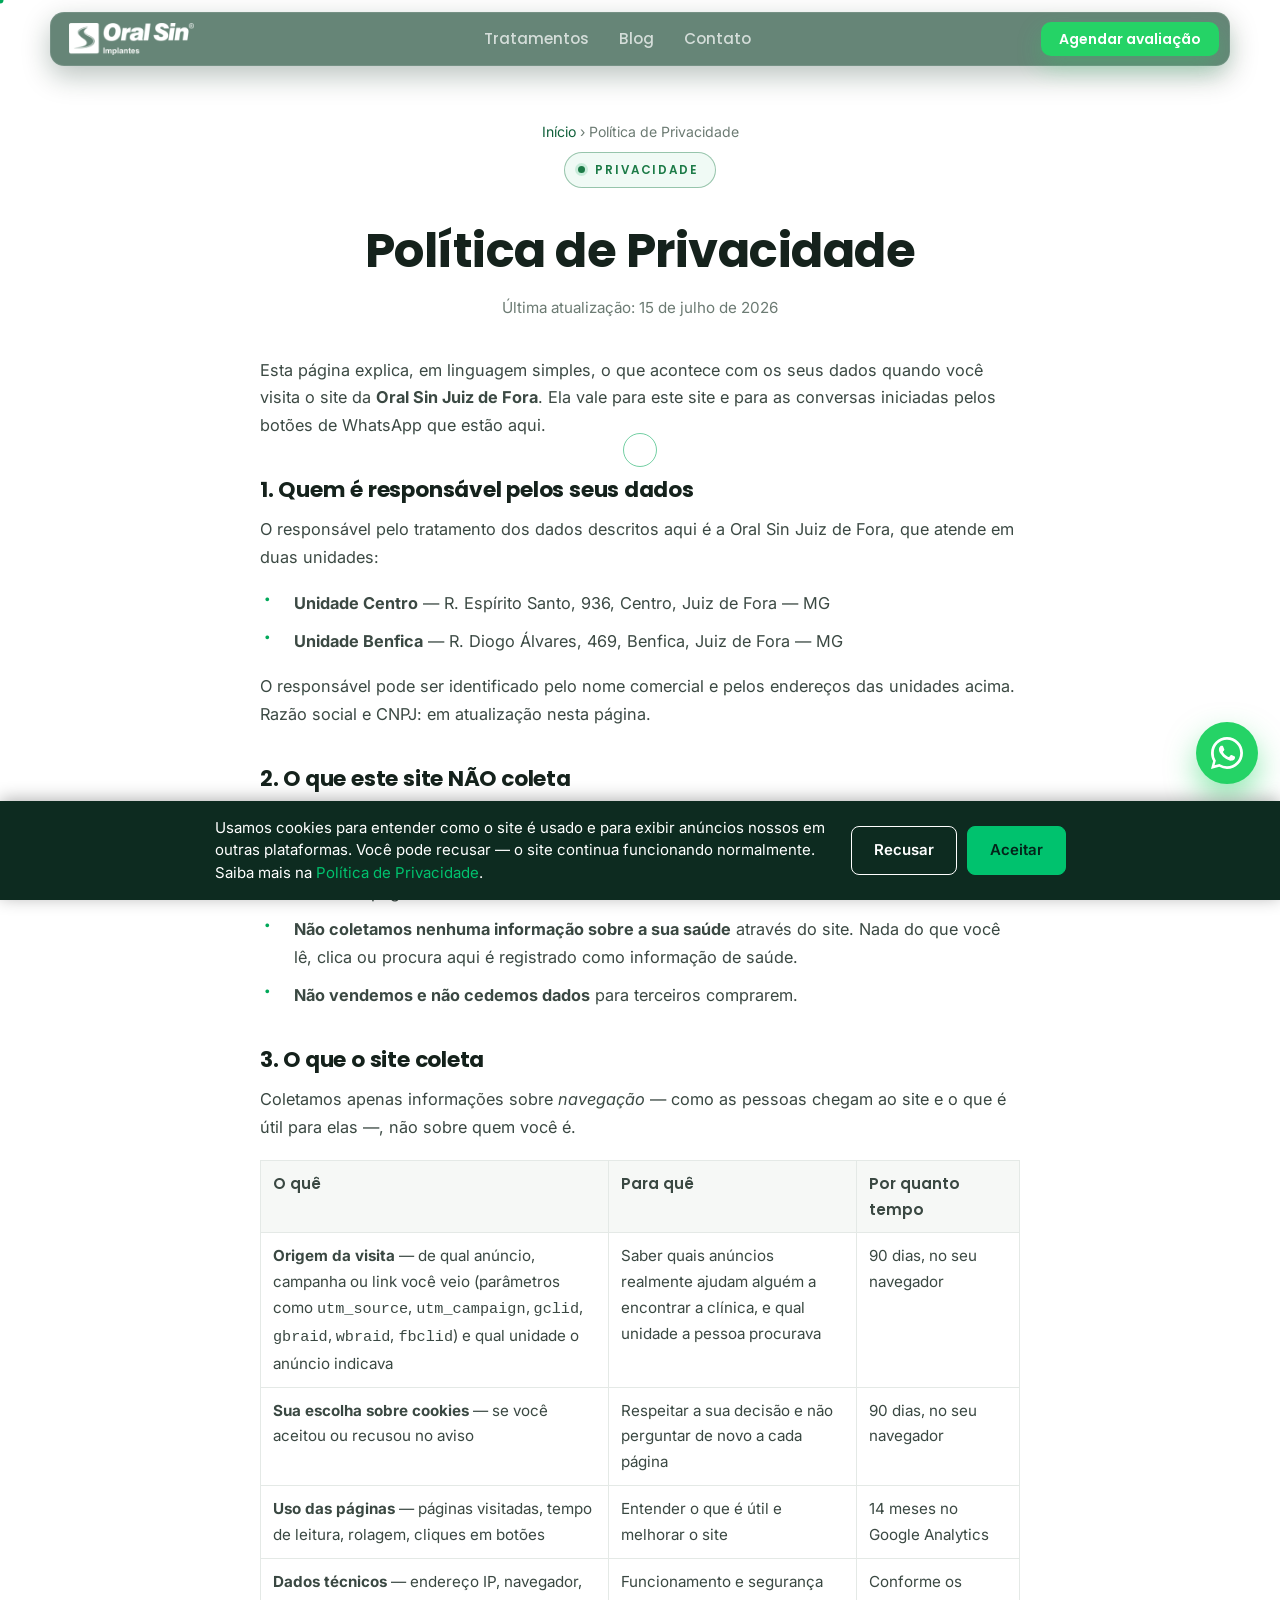
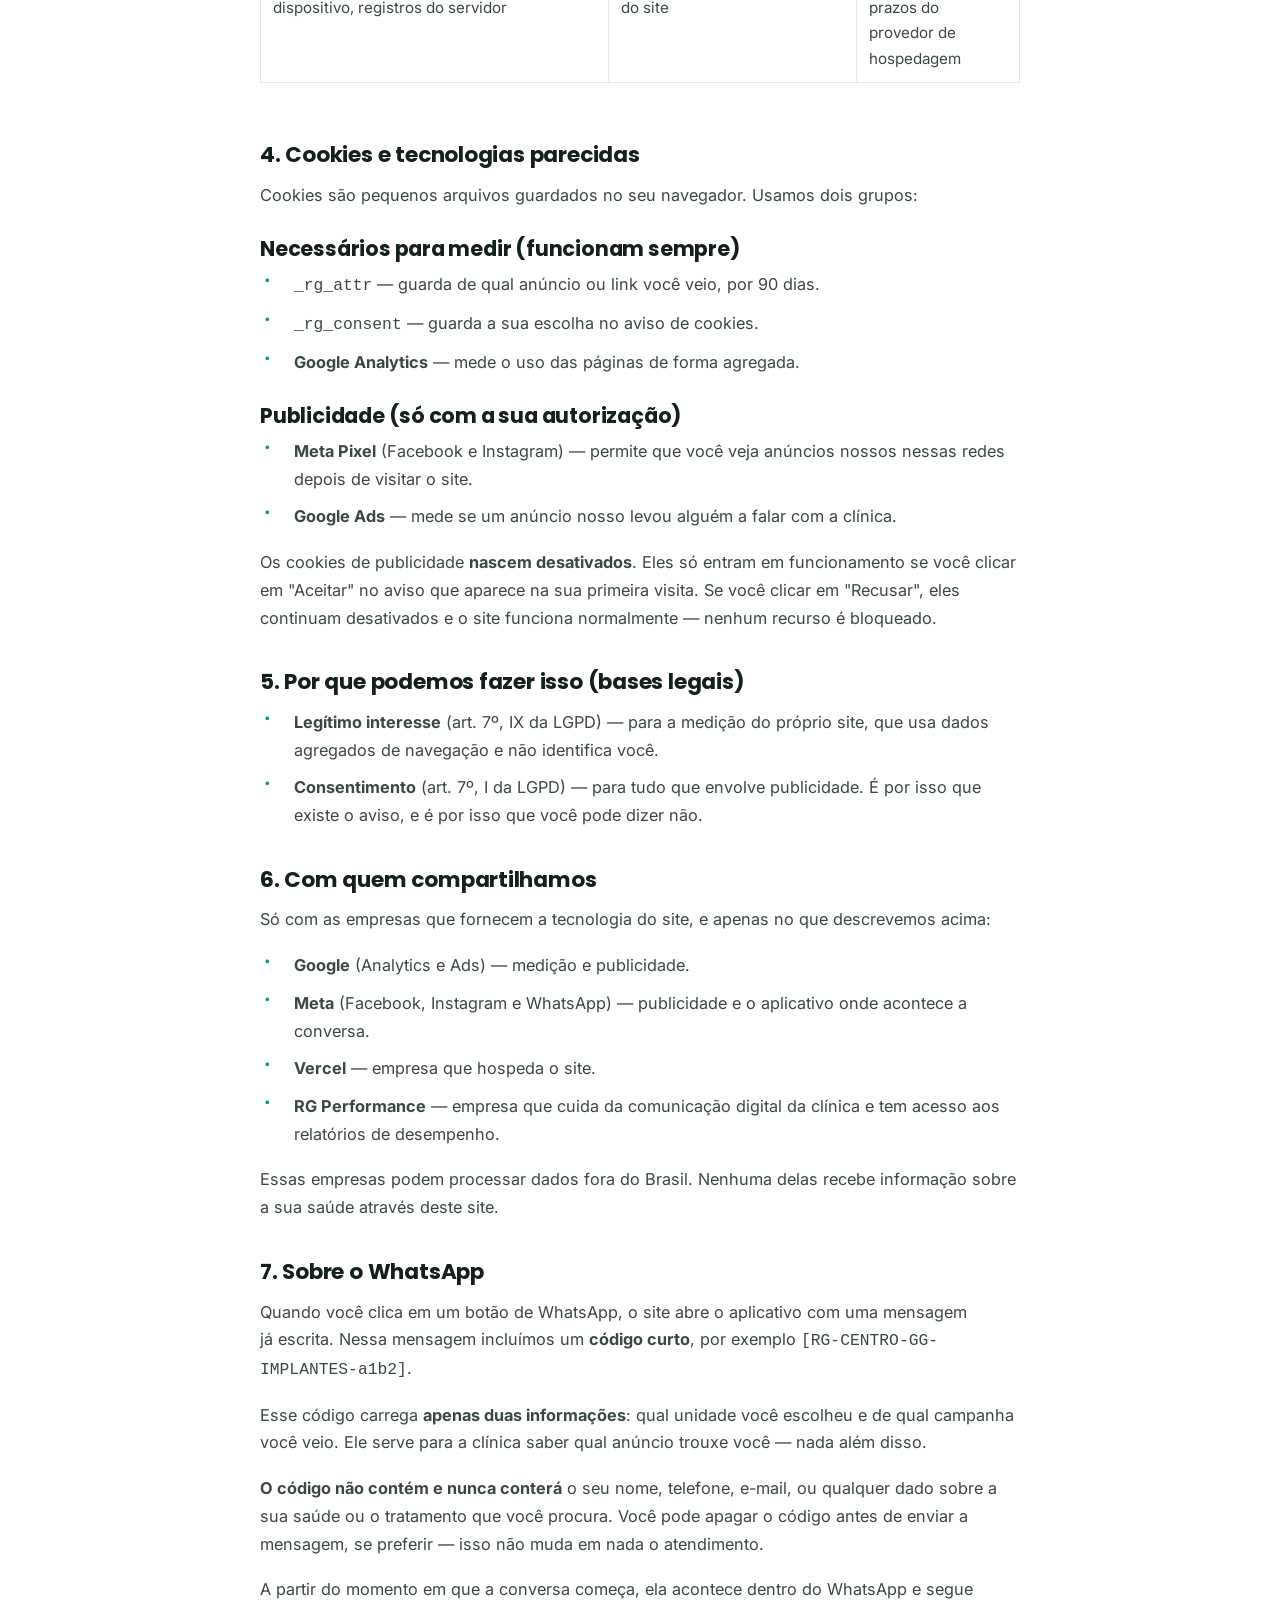
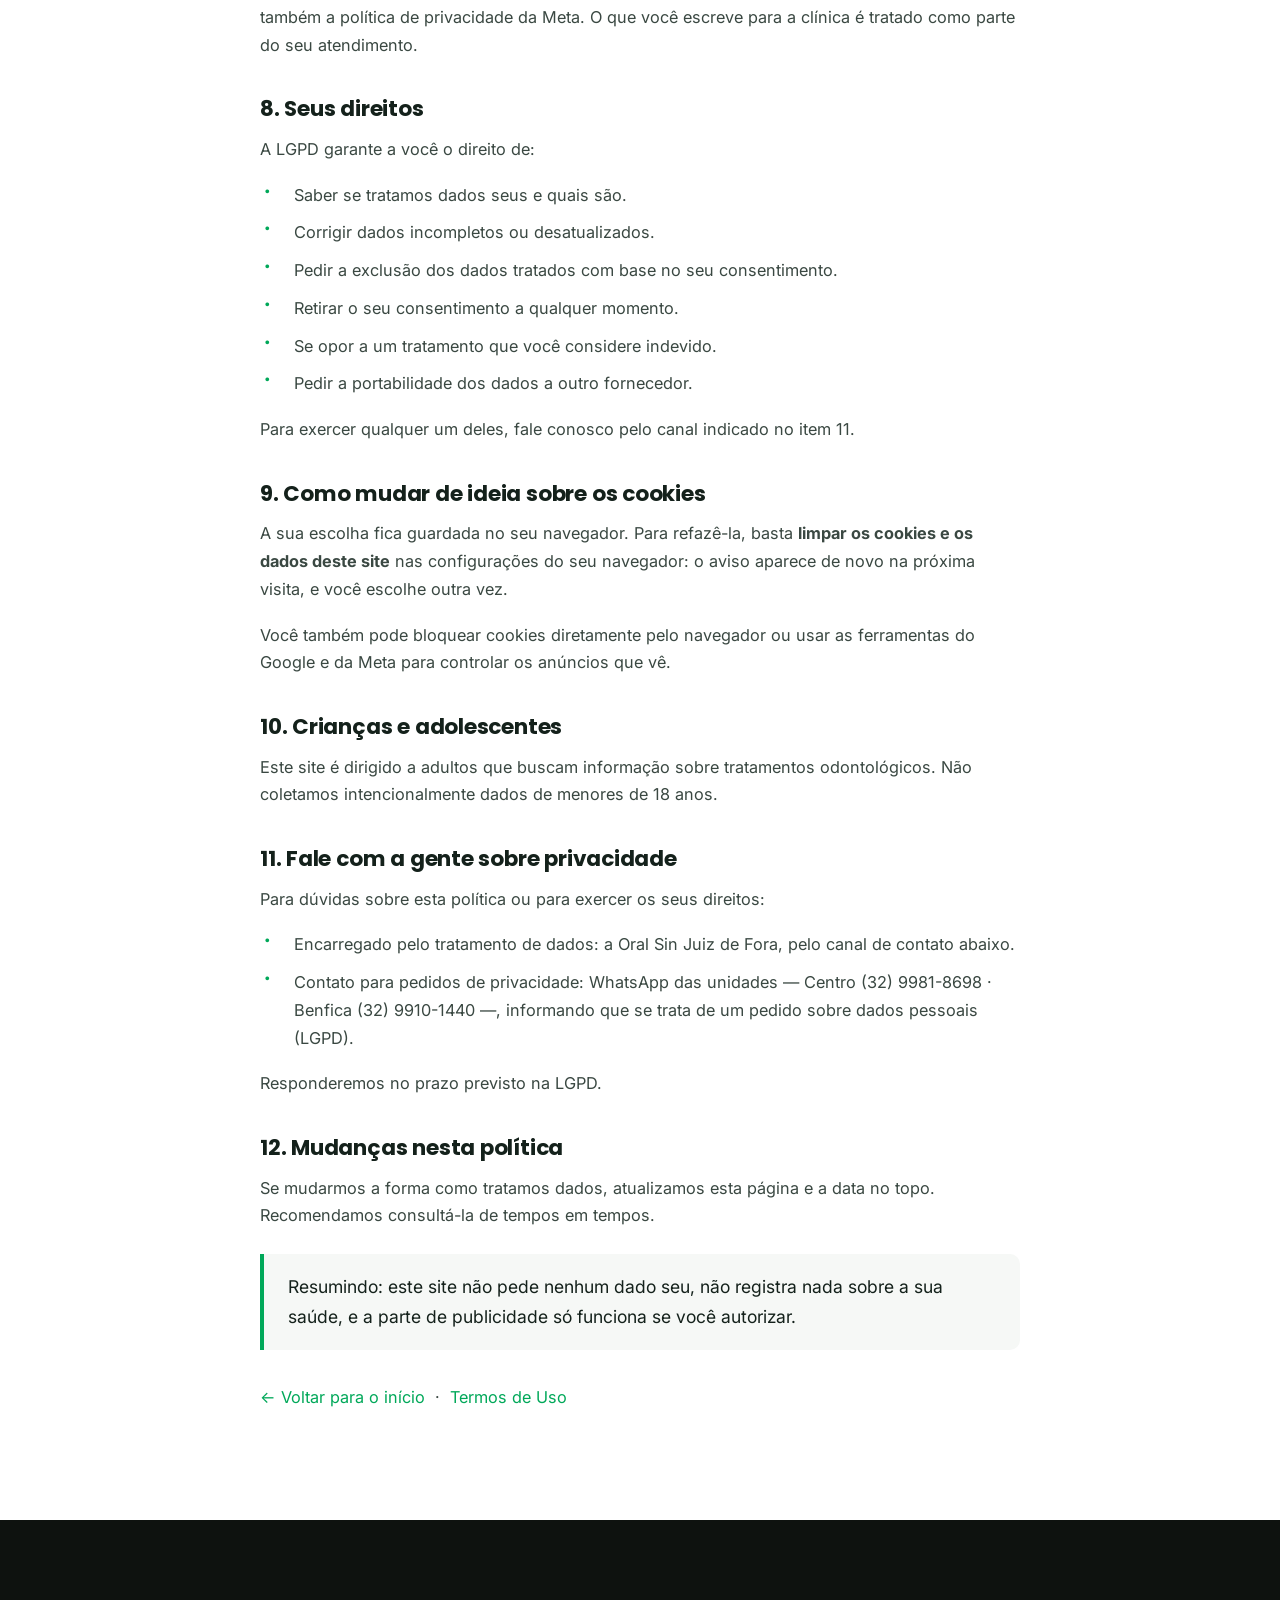
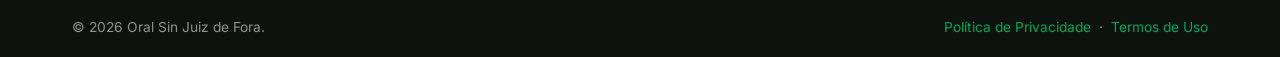
==== commit ff94eab0: "Paginas legais publicaveis: interim honesto no lugar dos placeholders Trocado os 5 [PREENCHER] por t" ====
--- a/politica-de-privacidade.html
+++ b/politica-de-privacidade.html
@@ -15,7 +15,7 @@
   <link rel="preconnect" href="https://fonts.gstatic.com" crossorigin />
   <link href="https://fonts.googleapis.com/css2?family=Poppins:ital,wght@0,500;0,600;0,700;0,800;1,800&family=Inter:wght@400;500;600&display=swap" rel="stylesheet" />
   <link rel="stylesheet" href="assets/css/styles.css?v=29" />
-  <script src="assets/js/tracking.js?v=2" defer></script>
+  <script src="assets/js/tracking.js?v=3" defer></script>
   <style>
     /* texto legal: lista com marcador neutro em vez do check da .prose */
     .legal .prose ul li::before { content: "·"; font-size: 1.4rem; line-height: 1; top: -2px; }
@@ -64,7 +64,7 @@
           <li><strong>Unidade Centro</strong> — R. Espírito Santo, 936, Centro, Juiz de Fora — MG</li>
           <li><strong>Unidade Benfica</strong> — R. Diogo Álvares, 469, Benfica, Juiz de Fora — MG</li>
         </ul>
-        <p>Razão social: <strong>[PREENCHER: razão social]</strong> · CNPJ: <strong>[PREENCHER: CNPJ]</strong>.</p>
+        <p>O responsável pode ser identificado pelo nome comercial e pelos endereços das unidades acima. Razão social e CNPJ: em atualização nesta página.</p>
 
         <h2>2. O que este site NÃO coleta</h2>
         <p>Começamos por aqui porque é a parte que mais tranquiliza:</p>
@@ -167,8 +167,8 @@
         <h2>11. Fale com a gente sobre privacidade</h2>
         <p>Para dúvidas sobre esta política ou para exercer os seus direitos:</p>
         <ul>
-          <li>Encarregado pelo tratamento de dados (DPO): <strong>[PREENCHER: nome do encarregado]</strong></li>
-          <li>Contato: <strong>[PREENCHER: e-mail ou canal para pedidos de LGPD]</strong></li>
+          <li>Encarregado pelo tratamento de dados: a Oral Sin Juiz de Fora, pelo canal de contato abaixo.</li>
+          <li>Contato para pedidos de privacidade: WhatsApp das unidades — Centro (32) 9981-8698 · Benfica (32) 9910-1440 —, informando que se trata de um pedido sobre dados pessoais (LGPD).</li>
         </ul>
         <p>Responderemos no prazo previsto na LGPD.</p>
 
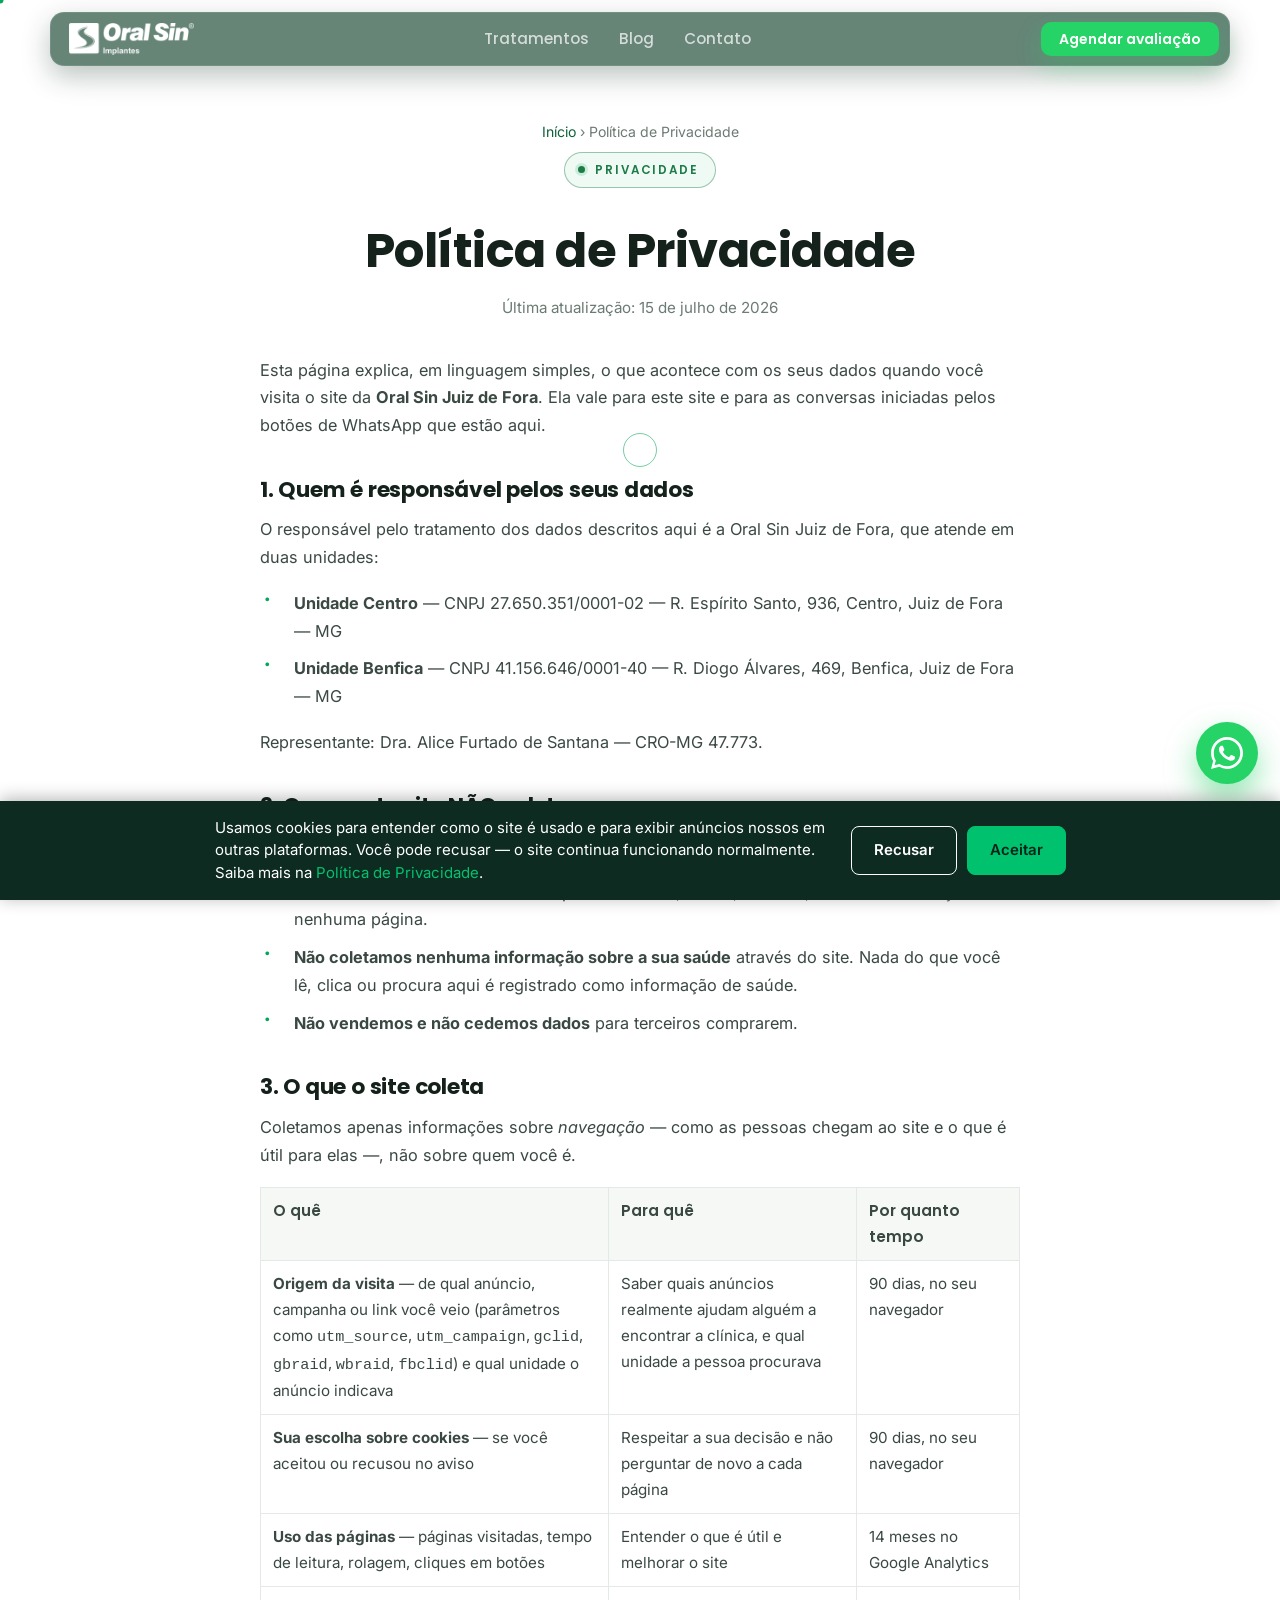
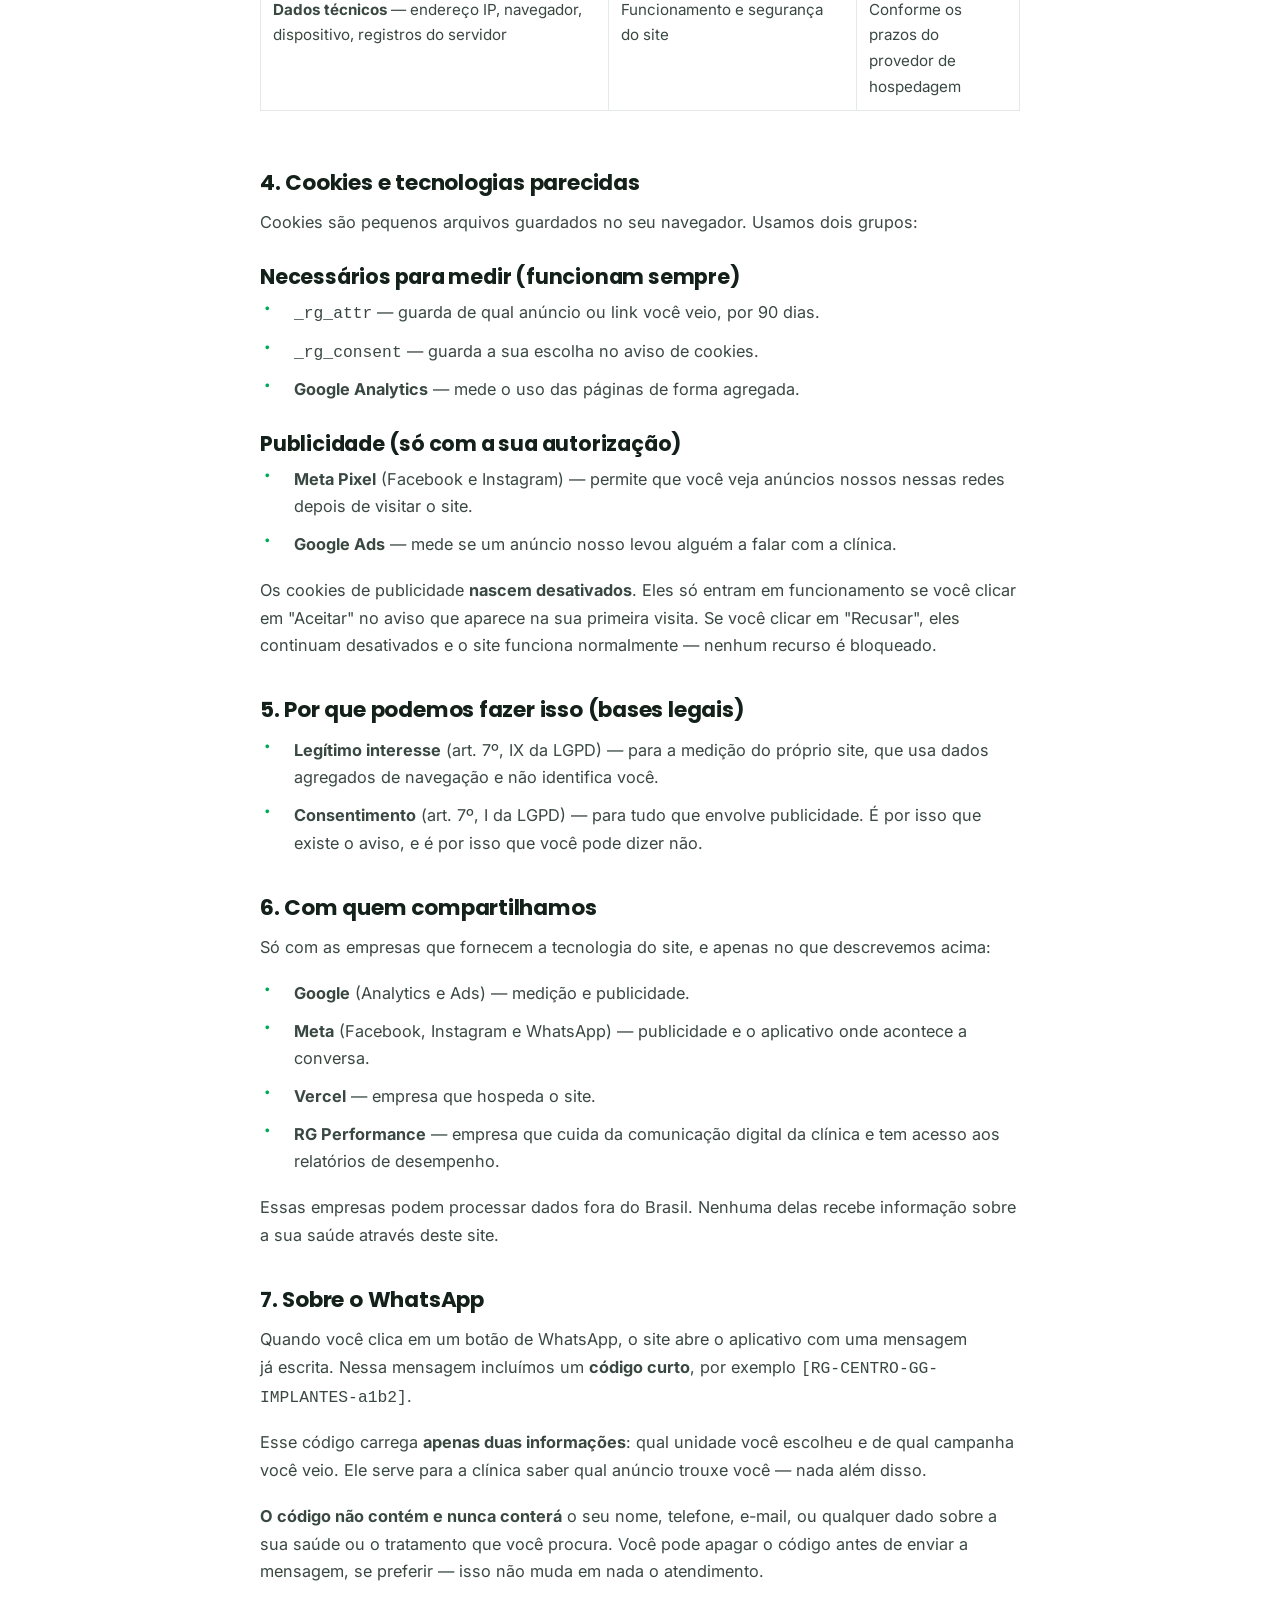
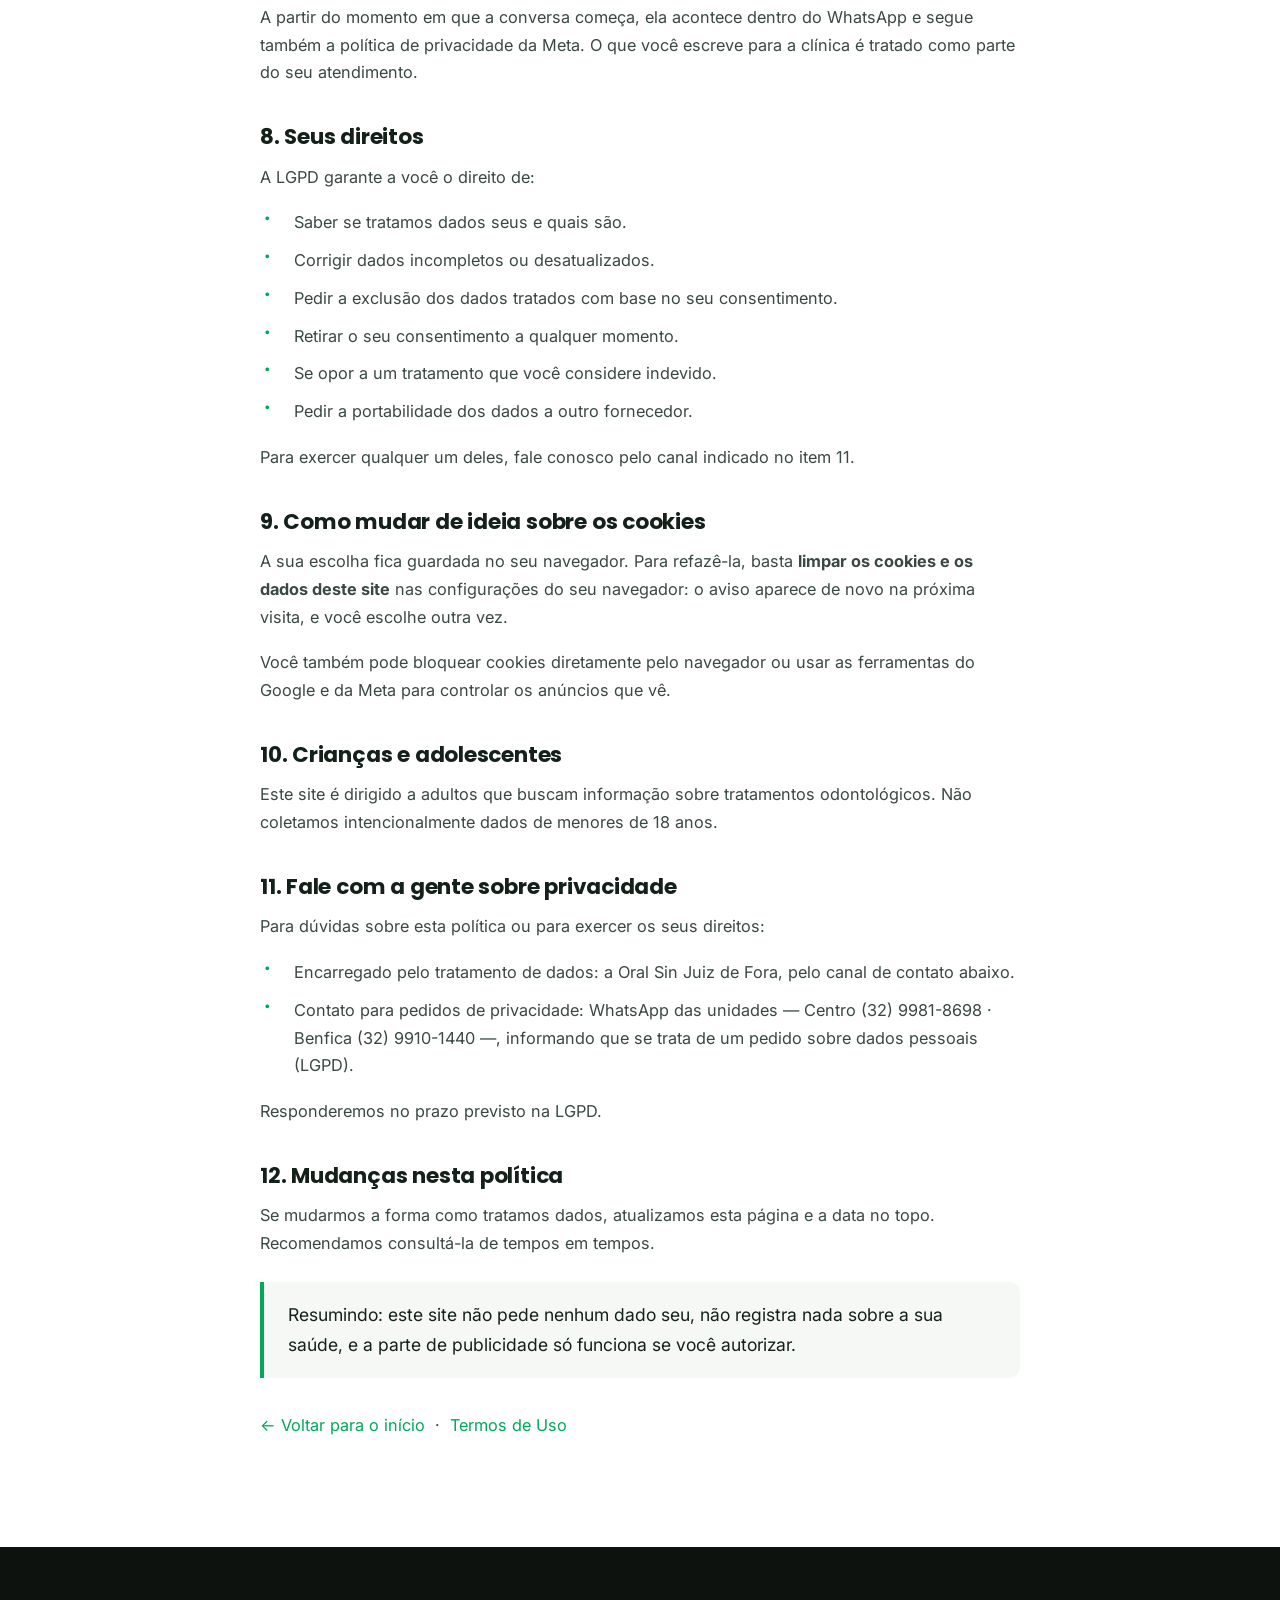
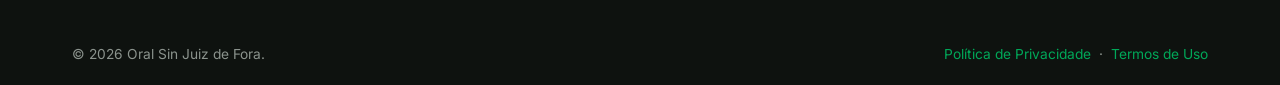
==== commit a407e76a: "Paginas legais: CNPJs reais das 2 unidades + RT (do contrato no vault) - Centro CNPJ 27.650.351/0001" ====
--- a/politica-de-privacidade.html
+++ b/politica-de-privacidade.html
@@ -61,10 +61,10 @@
         <h2>1. Quem é responsável pelos seus dados</h2>
         <p>O responsável pelo tratamento dos dados descritos aqui é a Oral Sin Juiz de Fora, que atende em duas unidades:</p>
         <ul>
-          <li><strong>Unidade Centro</strong> — R. Espírito Santo, 936, Centro, Juiz de Fora — MG</li>
-          <li><strong>Unidade Benfica</strong> — R. Diogo Álvares, 469, Benfica, Juiz de Fora — MG</li>
+          <li><strong>Unidade Centro</strong> — CNPJ 27.650.351/0001-02 — R. Espírito Santo, 936, Centro, Juiz de Fora — MG</li>
+          <li><strong>Unidade Benfica</strong> — CNPJ 41.156.646/0001-40 — R. Diogo Álvares, 469, Benfica, Juiz de Fora — MG</li>
         </ul>
-        <p>O responsável pode ser identificado pelo nome comercial e pelos endereços das unidades acima. Razão social e CNPJ: em atualização nesta página.</p>
+        <p>Representante: Dra. Alice Furtado de Santana — CRO-MG 47.773.</p>
 
         <h2>2. O que este site NÃO coleta</h2>
         <p>Começamos por aqui porque é a parte que mais tranquiliza:</p>
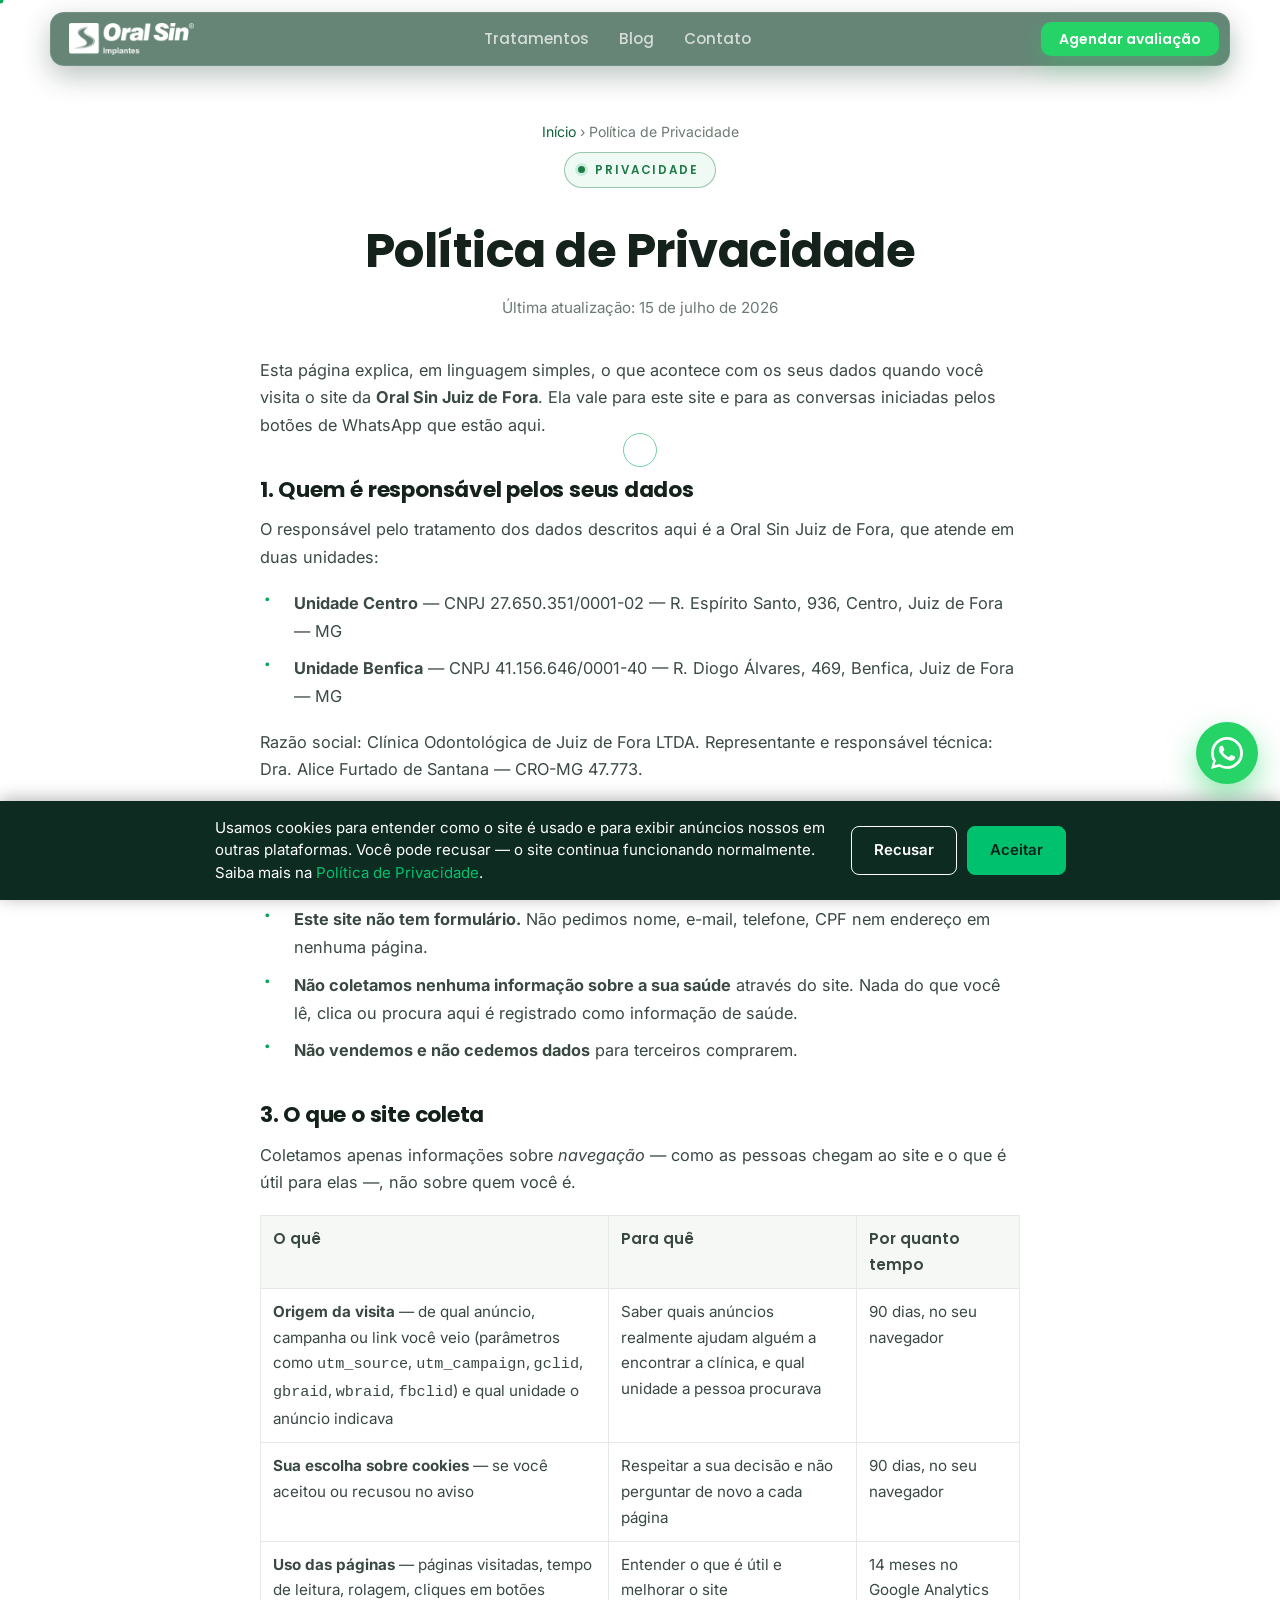
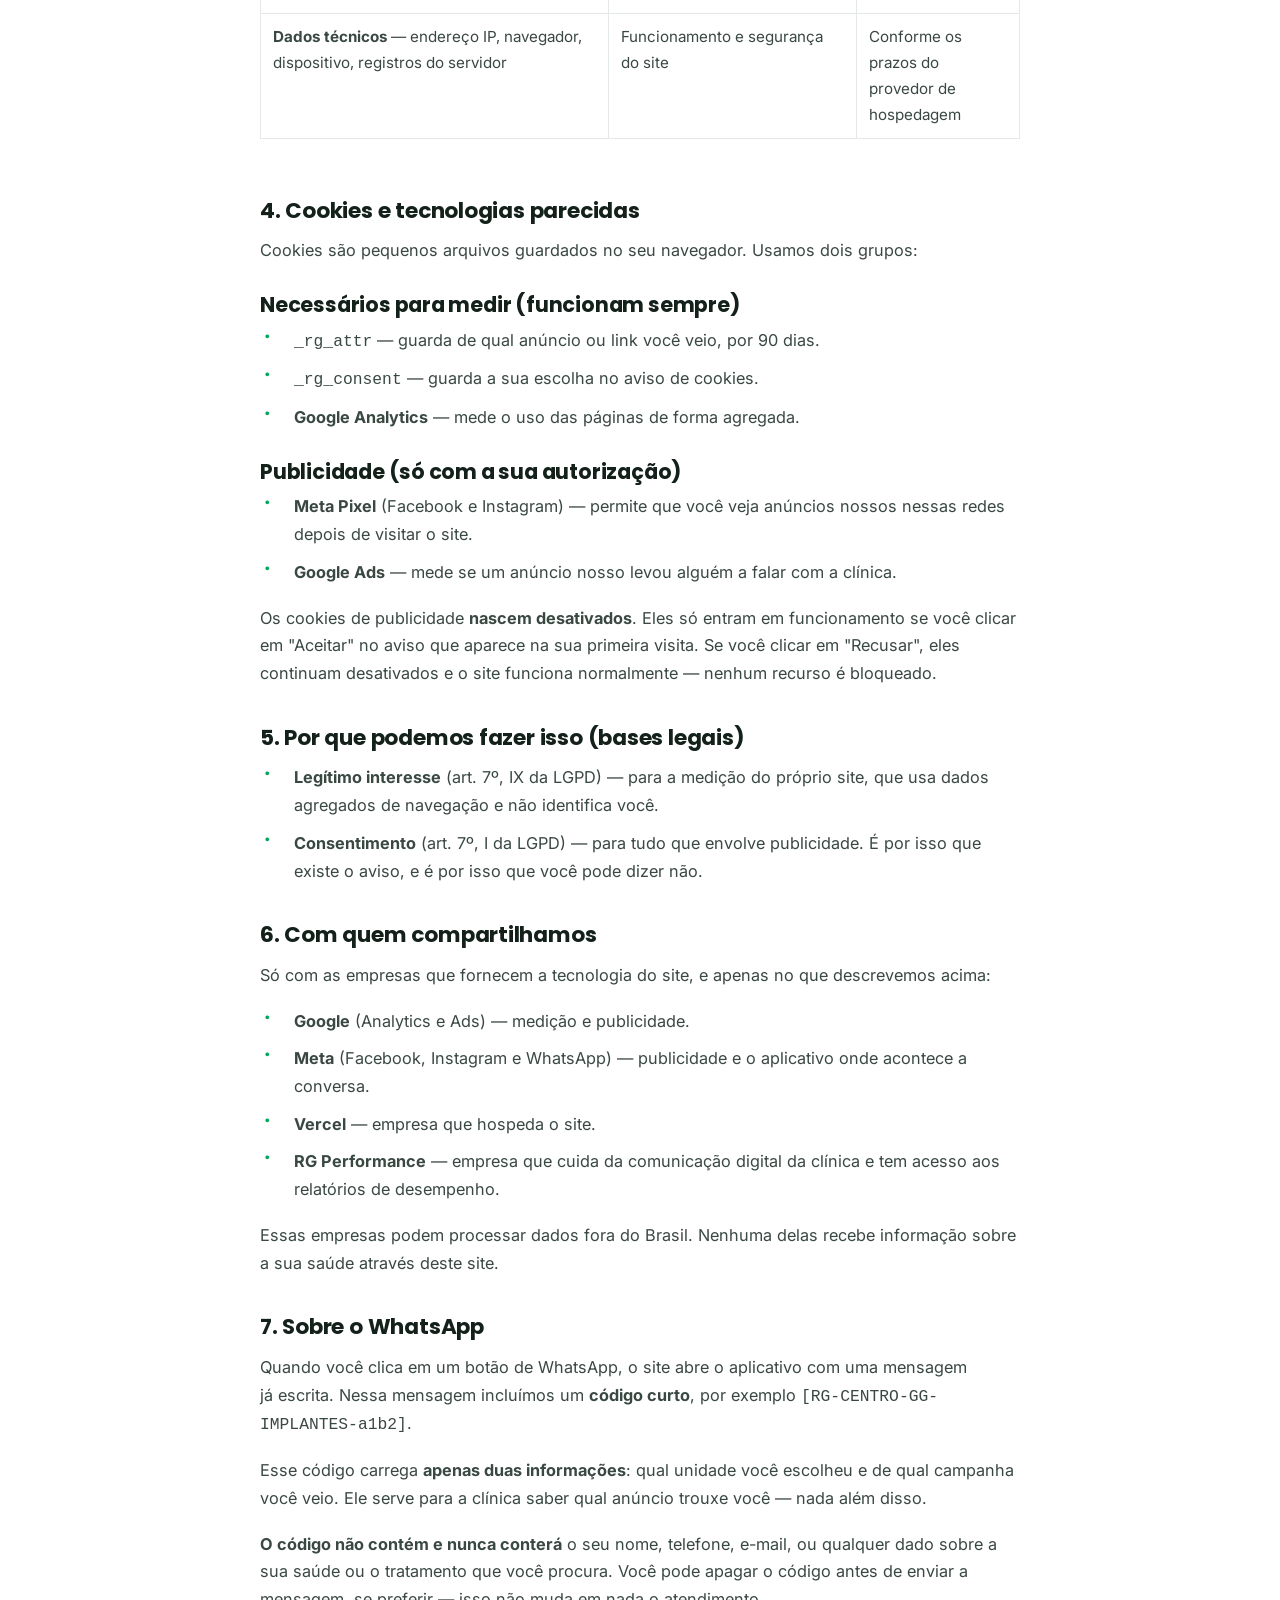
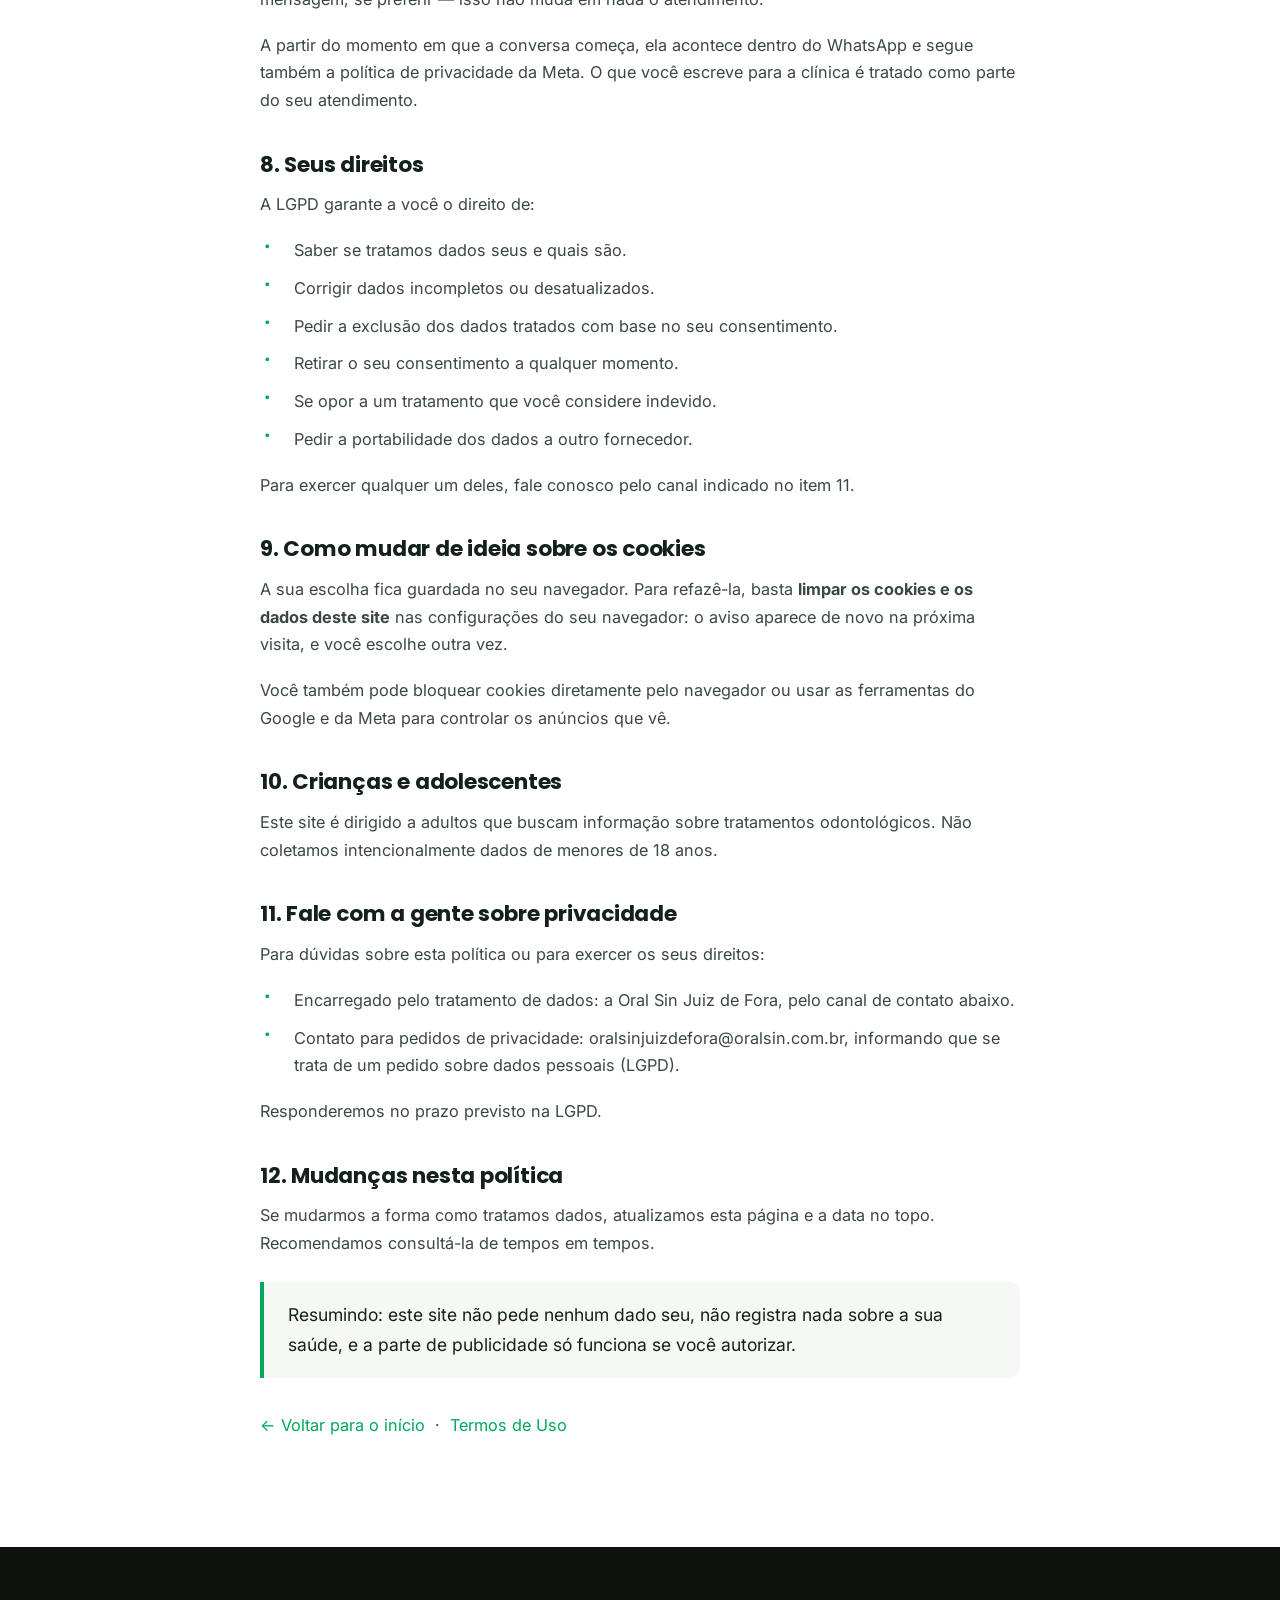
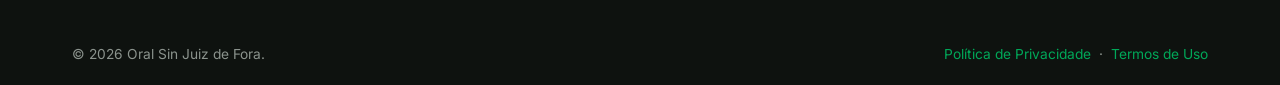
==== commit f2ca74b8: "Paginas legais: razao social + e-mail dedicado de LGPD + RT confirmada - Razao social: Clinica Odont" ====
--- a/politica-de-privacidade.html
+++ b/politica-de-privacidade.html
@@ -64,7 +64,7 @@
           <li><strong>Unidade Centro</strong> — CNPJ 27.650.351/0001-02 — R. Espírito Santo, 936, Centro, Juiz de Fora — MG</li>
           <li><strong>Unidade Benfica</strong> — CNPJ 41.156.646/0001-40 — R. Diogo Álvares, 469, Benfica, Juiz de Fora — MG</li>
         </ul>
-        <p>Representante: Dra. Alice Furtado de Santana — CRO-MG 47.773.</p>
+        <p>Razão social: Clínica Odontológica de Juiz de Fora LTDA. Representante e responsável técnica: Dra. Alice Furtado de Santana — CRO-MG 47.773.</p>
 
         <h2>2. O que este site NÃO coleta</h2>
         <p>Começamos por aqui porque é a parte que mais tranquiliza:</p>
@@ -168,7 +168,7 @@
         <p>Para dúvidas sobre esta política ou para exercer os seus direitos:</p>
         <ul>
           <li>Encarregado pelo tratamento de dados: a Oral Sin Juiz de Fora, pelo canal de contato abaixo.</li>
-          <li>Contato para pedidos de privacidade: WhatsApp das unidades — Centro (32) 9981-8698 · Benfica (32) 9910-1440 —, informando que se trata de um pedido sobre dados pessoais (LGPD).</li>
+          <li>Contato para pedidos de privacidade: <a href="mailto:oralsinjuizdefora@oralsin.com.br">oralsinjuizdefora@oralsin.com.br</a>, informando que se trata de um pedido sobre dados pessoais (LGPD).</li>
         </ul>
         <p>Responderemos no prazo previsto na LGPD.</p>
 
